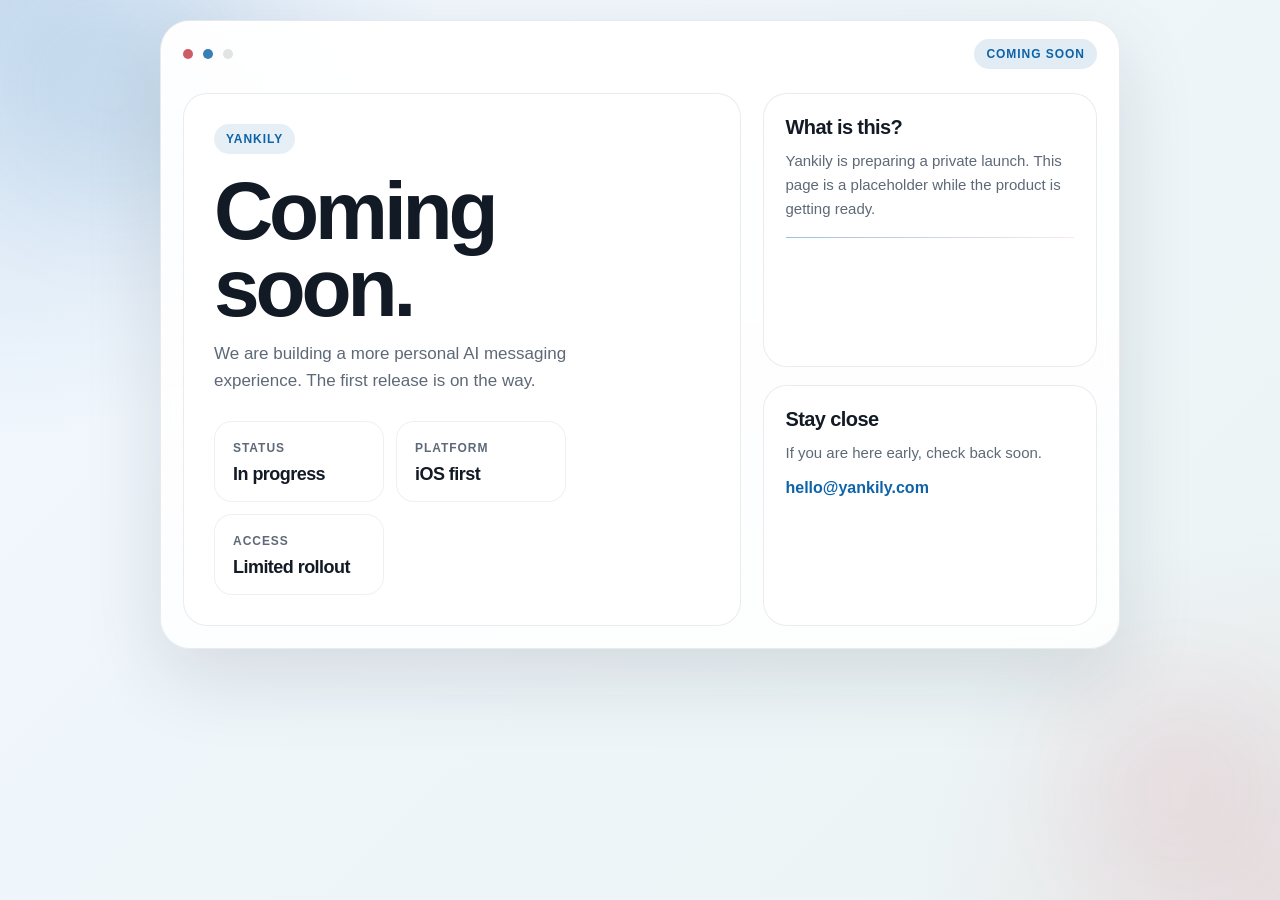
==== index.html @ ceaa860a "Update index.html" ====
<!doctype html>
<html lang="en">
<head>
  <meta charset="utf-8">
  <meta name="viewport" content="width=device-width, initial-scale=1">
  <title>Yankily</title>
  <style>
    :root {
      --bg-a: #f2f7ff;
      --bg-b: #ebf4f4;
      --surface: rgba(255, 255, 255, 0.88);
      --surface-soft: rgba(255, 255, 255, 0.56);
      --text: #121a25;
      --muted: #5e6978;
      --accent: #0d63a8;
      --accent-soft: rgba(13, 99, 168, 0.12);
      --danger: #bf2f3b;
      --border: rgba(0, 0, 0, 0.08);
      --shadow: rgba(14, 23, 38, 0.12);
    }

    * { box-sizing: border-box; }

    html, body {
      margin: 0;
      min-height: 100%;
    }

    body {
      font-family: "SF Pro Display", "SF Pro Text", -apple-system, BlinkMacSystemFont, "Segoe UI", sans-serif;
      color: var(--text);
      background:
        radial-gradient(circle at top left, rgba(13, 99, 168, 0.16), transparent 28%),
        radial-gradient(circle at bottom right, rgba(191, 47, 59, 0.10), transparent 24%),
        linear-gradient(135deg, var(--bg-a), var(--bg-b));
      display: grid;
      place-items: center;
      padding: 20px;
      overflow: hidden;
    }

    .orb {
      position: fixed;
      border-radius: 999px;
      filter: blur(60px);
      opacity: 0.45;
      pointer-events: none;
      z-index: 0;
    }

    .orb.one {
      width: 240px;
      height: 240px;
      top: -30px;
      left: -10px;
      background: rgba(13, 99, 168, 0.20);
    }

    .orb.two {
      width: 200px;
      height: 200px;
      right: 0;
      bottom: 10px;
      background: rgba(191, 47, 59, 0.14);
    }

    .shell {
      position: relative;
      z-index: 1;
      width: min(960px, 100%);
      border: 1px solid var(--border);
      border-radius: 30px;
      background: linear-gradient(180deg, rgba(255,255,255,0.97), rgba(255,255,255,0.85));
      box-shadow:
        0 28px 80px var(--shadow),
        inset 0 1px 0 rgba(255,255,255,0.75);
      backdrop-filter: blur(22px);
      overflow: hidden;
    }

    .topbar {
      display: flex;
      align-items: center;
      gap: 10px;
      padding: 18px 22px 0;
    }

    .dot {
      width: 10px;
      height: 10px;
      border-radius: 50%;
      background: rgba(18, 26, 37, 0.12);
    }

    .dot.blue { background: rgba(13, 99, 168, 0.82); }
    .dot.red { background: rgba(191, 47, 59, 0.78); }

    .status-pill {
      margin-left: auto;
      padding: 8px 12px;
      border-radius: 999px;
      background: var(--accent-soft);
      color: var(--accent);
      font-size: 12px;
      font-weight: 700;
      letter-spacing: 0.08em;
      text-transform: uppercase;
    }

    .content {
      display: grid;
      grid-template-columns: 1.25fr 0.75fr;
      gap: 22px;
      padding: 24px 22px 22px;
    }

    .hero,
    .card {
      border: 1px solid var(--border);
      border-radius: 24px;
      background: var(--surface);
    }

    .hero {
      padding: 30px;
    }

    .eyebrow {
      display: inline-flex;
      align-items: center;
      gap: 8px;
      padding: 8px 12px;
      border-radius: 999px;
      background: rgba(13, 99, 168, 0.10);
      color: var(--accent);
      font-size: 12px;
      font-weight: 700;
      letter-spacing: 0.08em;
      text-transform: uppercase;
    }

    h1 {
      margin: 18px 0 14px;
      max-width: 10ch;
      font-size: clamp(40px, 7vw, 82px);
      line-height: 0.94;
      letter-spacing: -0.05em;
    }

    .lead {
      max-width: 44ch;
      margin: 0;
      color: var(--muted);
      font-size: 17px;
      line-height: 1.6;
    }

    .stack {
      display: grid;
      gap: 18px;
    }

    .stats {
      display: flex;
      flex-wrap: wrap;
      gap: 12px;
      margin-top: 26px;
    }

    .stat {
      min-width: 170px;
      padding: 16px 18px;
      border-radius: 18px;
      background: var(--surface-soft);
      border: 1px solid rgba(0,0,0,0.06);
    }

    .stat-label {
      color: var(--muted);
      font-size: 12px;
      font-weight: 700;
      letter-spacing: 0.08em;
      text-transform: uppercase;
    }

    .stat-value {
      display: block;
      margin-top: 8px;
      font-size: 18px;
      font-weight: 700;
      letter-spacing: -0.03em;
    }

    .card {
      padding: 22px;
    }

    .card h2 {
      margin: 0 0 10px;
      font-size: 20px;
      letter-spacing: -0.03em;
    }

    .card p {
      margin: 0;
      color: var(--muted);
      font-size: 15px;
      line-height: 1.6;
    }

    .divider {
      margin: 16px 0 0;
      height: 1px;
      background: linear-gradient(90deg, rgba(13, 99, 168, 0.40), rgba(191, 47, 59, 0.10));
    }

    .mail {
      display: inline-block;
      margin-top: 14px;
      color: var(--accent);
      text-decoration: none;
      font-weight: 700;
    }

    @media (max-width: 860px) {
      .content {
        grid-template-columns: 1fr;
      }

      .hero,
      .card {
        padding: 22px;
      }
    }
  </style>
</head>
<body>
  <div class="orb one"></div>
  <div class="orb two"></div>

  <main class="shell">
    <div class="topbar">
      <span class="dot red"></span>
      <span class="dot blue"></span>
      <span class="dot"></span>
      <span class="status-pill">Coming Soon</span>
    </div>

    <section class="content">
      <article class="hero">
        <div class="eyebrow">Yankily</div>
        <h1>Coming soon.</h1>
        <p class="lead">
          We are building a more personal AI messaging experience.
          The first release is on the way.
        </p>

        <div class="stats">
          <div class="stat">
            <span class="stat-label">Status</span>
            <span class="stat-value">In progress</span>
          </div>
          <div class="stat">
            <span class="stat-label">Platform</span>
            <span class="stat-value">iOS first</span>
          </div>
          <div class="stat">
            <span class="stat-label">Access</span>
            <span class="stat-value">Limited rollout</span>
          </div>
        </div>
      </article>

      <div class="stack">
        <section class="card">
          <h2>What is this?</h2>
          <p>
            Yankily is preparing a private launch. This page is a placeholder while the product is getting ready.
          </p>
          <div class="divider"></div>
        </section>

        <section class="card">
          <h2>Stay close</h2>
          <p>
            If you are here early, check back soon.
          </p>
          <a class="mail" href="mailto:hello@yankily.com">hello@yankily.com</a>
        </section>
      </div>
    </section>
  </main>
</body>
</html>
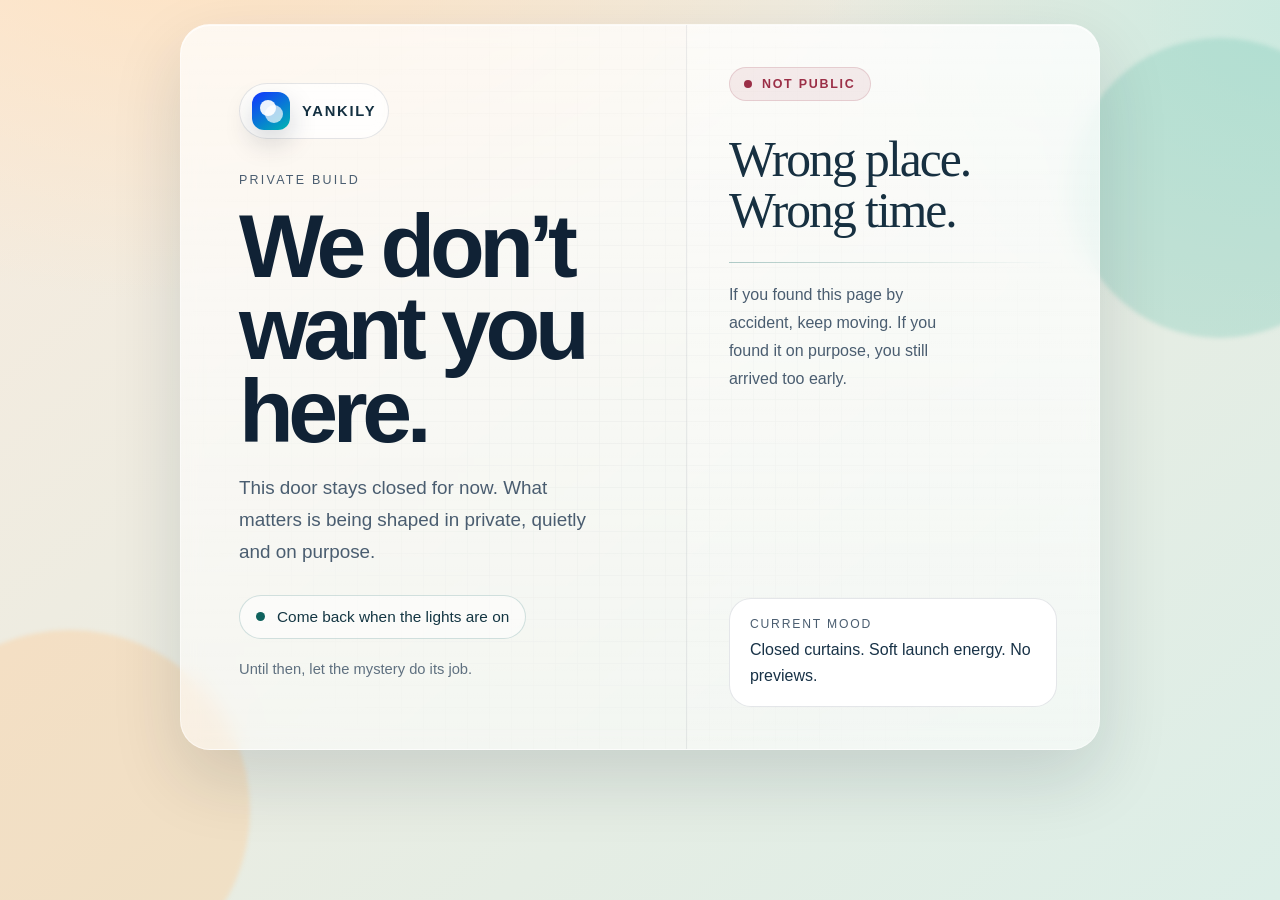
==== commit a03c3729: "Update index.html" ====
--- a/index.html
+++ b/index.html
@@ -6,288 +6,381 @@
   <title>Yankily</title>
   <style>
     :root {
-      --bg-a: #f2f7ff;
-      --bg-b: #ebf4f4;
-      --surface: rgba(255, 255, 255, 0.88);
-      --surface-soft: rgba(255, 255, 255, 0.56);
-      --text: #121a25;
-      --muted: #5e6978;
-      --accent: #0d63a8;
-      --accent-soft: rgba(13, 99, 168, 0.12);
-      --danger: #bf2f3b;
-      --border: rgba(0, 0, 0, 0.08);
-      --shadow: rgba(14, 23, 38, 0.12);
-    }
-
-    * { box-sizing: border-box; }
-
-    html, body {
+      --sand: #f7ebde;
+      --mist: #dceee7;
+      --paper: rgba(255, 255, 255, 0.82);
+      --paper-strong: rgba(255, 255, 255, 0.94);
+      --ink: #102235;
+      --muted: #4a5d70;
+      --teal: #0f625d;
+      --teal-soft: rgba(15, 98, 93, 0.14);
+      --wine: #9b2f47;
+      --line: rgba(16, 34, 53, 0.11);
+      --shadow: rgba(16, 34, 53, 0.14);
+    }
+
+    * {
+      box-sizing: border-box;
+    }
+
+    html,
+    body {
       margin: 0;
       min-height: 100%;
     }
 
     body {
-      font-family: "SF Pro Display", "SF Pro Text", -apple-system, BlinkMacSystemFont, "Segoe UI", sans-serif;
-      color: var(--text);
+      position: relative;
+      overflow: hidden;
+      font-family: "Avenir Next", "SF Pro Display", "Trebuchet MS", sans-serif;
+      color: var(--ink);
       background:
-        radial-gradient(circle at top left, rgba(13, 99, 168, 0.16), transparent 28%),
-        radial-gradient(circle at bottom right, rgba(191, 47, 59, 0.10), transparent 24%),
-        linear-gradient(135deg, var(--bg-a), var(--bg-b));
+        radial-gradient(1200px 700px at 16% -10%, #ffe2c1 0%, transparent 56%),
+        radial-gradient(920px 620px at 102% 2%, #cae9df 0%, transparent 52%),
+        linear-gradient(140deg, var(--sand), var(--mist));
       display: grid;
       place-items: center;
-      padding: 20px;
-      overflow: hidden;
-    }
-
-    .orb {
+      padding: 24px;
+    }
+
+    body::before,
+    body::after {
+      content: "";
       position: fixed;
       border-radius: 999px;
-      filter: blur(60px);
-      opacity: 0.45;
       pointer-events: none;
       z-index: 0;
-    }
-
-    .orb.one {
-      width: 240px;
-      height: 240px;
-      top: -30px;
-      left: -10px;
-      background: rgba(13, 99, 168, 0.20);
-    }
-
-    .orb.two {
-      width: 200px;
-      height: 200px;
-      right: 0;
-      bottom: 10px;
-      background: rgba(191, 47, 59, 0.14);
+      animation: drift 18s ease-in-out infinite alternate;
+    }
+
+    body::before {
+      width: 360px;
+      height: 360px;
+      left: -110px;
+      bottom: -90px;
+      background: rgba(255, 200, 142, 0.34);
+      filter: blur(2px);
+    }
+
+    body::after {
+      width: 300px;
+      height: 300px;
+      right: -90px;
+      top: 38px;
+      background: rgba(126, 202, 185, 0.34);
+      filter: blur(2px);
+      animation-delay: 1.6s;
     }
 
     .shell {
       position: relative;
       z-index: 1;
-      width: min(960px, 100%);
-      border: 1px solid var(--border);
+      width: min(920px, 100%);
       border-radius: 30px;
-      background: linear-gradient(180deg, rgba(255,255,255,0.97), rgba(255,255,255,0.85));
+      border: 1px solid rgba(255, 255, 255, 0.46);
+      background:
+        linear-gradient(180deg, rgba(255,255,255,0.72), rgba(255,255,255,0.52));
       box-shadow:
-        0 28px 80px var(--shadow),
-        inset 0 1px 0 rgba(255,255,255,0.75);
-      backdrop-filter: blur(22px);
+        0 28px 70px var(--shadow),
+        inset 0 1px 0 rgba(255, 255, 255, 0.75);
+      backdrop-filter: blur(10px);
       overflow: hidden;
     }
 
-    .topbar {
+    .grain {
+      position: absolute;
+      inset: 0;
+      opacity: 0.05;
+      background-image:
+        linear-gradient(rgba(16, 34, 53, 0.6) 1px, transparent 1px),
+        linear-gradient(90deg, rgba(16, 34, 53, 0.5) 1px, transparent 1px);
+      background-size: 22px 22px;
+      mask-image: radial-gradient(circle at center, black, transparent 88%);
+      pointer-events: none;
+    }
+
+    .panel {
+      display: grid;
+      grid-template-columns: 1.1fr 0.9fr;
+      gap: 0;
+      min-height: 640px;
+    }
+
+    .hero {
+      position: relative;
+      padding: clamp(34px, 5vw, 58px);
       display: flex;
+      flex-direction: column;
+      justify-content: space-between;
+    }
+
+    .brand {
+      display: inline-flex;
+      align-items: center;
+      gap: 12px;
+      align-self: flex-start;
+      padding: 8px 12px;
+      border-radius: 999px;
+      border: 1px solid var(--line);
+      background: rgba(255, 255, 255, 0.52);
+      backdrop-filter: blur(8px);
+    }
+
+    .brand-mark {
+      width: 38px;
+      height: 38px;
+      border-radius: 12px;
+      position: relative;
+      background: linear-gradient(145deg, #1234ff, #00b7b0);
+      box-shadow: 0 12px 28px rgba(16, 34, 53, 0.18);
+      overflow: hidden;
+    }
+
+    .brand-mark::before,
+    .brand-mark::after {
+      content: "";
+      position: absolute;
+      border-radius: 999px;
+      background: rgba(255, 255, 255, 0.92);
+    }
+
+    .brand-mark::before {
+      width: 16px;
+      height: 16px;
+      left: 8px;
+      top: 8px;
+    }
+
+    .brand-mark::after {
+      width: 18px;
+      height: 18px;
+      right: 7px;
+      bottom: 7px;
+      opacity: 0.75;
+    }
+
+    .brand-name {
+      font-size: 0.92rem;
+      font-weight: 800;
+      letter-spacing: 0.12em;
+      text-transform: uppercase;
+      color: #143041;
+    }
+
+    .copy {
+      margin-top: 34px;
+      max-width: 520px;
+    }
+
+    .eyebrow {
+      margin: 0 0 18px;
+      color: var(--muted);
+      font-size: 0.78rem;
+      letter-spacing: 0.18em;
+      text-transform: uppercase;
+    }
+
+    h1 {
+      margin: 0;
+      max-width: 9ch;
+      font-family: "Avenir Next", "SF Pro Display", sans-serif;
+      font-size: clamp(3rem, 8vw, 5.6rem);
+      line-height: 0.92;
+      letter-spacing: -0.06em;
+    }
+
+    .lead {
+      margin: 20px 0 0;
+      max-width: 34ch;
+      color: var(--muted);
+      font-size: clamp(1.02rem, 1.9vw, 1.18rem);
+      line-height: 1.7;
+    }
+
+    .status {
+      display: inline-flex;
+      align-items: center;
+      gap: 12px;
+      margin-top: 26px;
+      padding: 12px 16px;
+      border-radius: 999px;
+      border: 1px solid rgba(15, 98, 93, 0.18);
+      background: rgba(255, 255, 255, 0.52);
+      color: #143643;
+      font-size: 0.96rem;
+      width: fit-content;
+    }
+
+    .status-dot {
+      width: 9px;
+      height: 9px;
+      border-radius: 999px;
+      background: var(--teal);
+      box-shadow: 0 0 0 0 rgba(15, 98, 93, 0.45);
+      animation: pulse 2s ease-out infinite;
+    }
+
+    .footer-note {
+      margin-top: 22px;
+      color: rgba(74, 93, 112, 0.88);
+      font-size: 0.92rem;
+    }
+
+    .aside {
+      position: relative;
+      border-left: 1px solid rgba(16, 34, 53, 0.08);
+      background:
+        linear-gradient(180deg, rgba(255,255,255,0.26), rgba(255,255,255,0.08));
+      padding: clamp(30px, 4vw, 42px);
+      display: flex;
+      flex-direction: column;
+      justify-content: space-between;
+    }
+
+    .badge {
+      display: inline-flex;
       align-items: center;
       gap: 10px;
-      padding: 18px 22px 0;
-    }
-
-    .dot {
-      width: 10px;
-      height: 10px;
-      border-radius: 50%;
-      background: rgba(18, 26, 37, 0.12);
-    }
-
-    .dot.blue { background: rgba(13, 99, 168, 0.82); }
-    .dot.red { background: rgba(191, 47, 59, 0.78); }
-
-    .status-pill {
-      margin-left: auto;
-      padding: 8px 12px;
-      border-radius: 999px;
-      background: var(--accent-soft);
-      color: var(--accent);
-      font-size: 12px;
-      font-weight: 700;
-      letter-spacing: 0.08em;
+      padding: 9px 14px;
+      border-radius: 999px;
+      border: 1px solid rgba(155, 47, 71, 0.16);
+      background: rgba(155, 47, 71, 0.08);
+      color: var(--wine);
+      font-size: 0.78rem;
+      font-weight: 800;
+      letter-spacing: 0.14em;
       text-transform: uppercase;
-    }
-
-    .content {
-      display: grid;
-      grid-template-columns: 1.25fr 0.75fr;
-      gap: 22px;
-      padding: 24px 22px 22px;
-    }
-
-    .hero,
-    .card {
-      border: 1px solid var(--border);
-      border-radius: 24px;
-      background: var(--surface);
-    }
-
-    .hero {
-      padding: 30px;
-    }
-
-    .eyebrow {
-      display: inline-flex;
-      align-items: center;
-      gap: 8px;
-      padding: 8px 12px;
-      border-radius: 999px;
-      background: rgba(13, 99, 168, 0.10);
-      color: var(--accent);
-      font-size: 12px;
-      font-weight: 700;
-      letter-spacing: 0.08em;
-      text-transform: uppercase;
-    }
-
-    h1 {
-      margin: 18px 0 14px;
-      max-width: 10ch;
-      font-size: clamp(40px, 7vw, 82px);
-      line-height: 0.94;
-      letter-spacing: -0.05em;
-    }
-
-    .lead {
-      max-width: 44ch;
+      width: fit-content;
+    }
+
+    .badge::before {
+      content: "";
+      width: 8px;
+      height: 8px;
+      border-radius: 999px;
+      background: currentColor;
+    }
+
+    .quote {
+      margin: 34px 0 0;
+      max-width: 14ch;
+      font-family: "Iowan Old Style", "Georgia", serif;
+      font-size: clamp(2rem, 4vw, 3.1rem);
+      line-height: 1.02;
+      letter-spacing: -0.04em;
+      color: #173041;
+    }
+
+    .line {
+      width: 100%;
+      height: 1px;
+      margin: 26px 0 18px;
+      background: linear-gradient(90deg, rgba(15, 98, 93, 0.32), rgba(15, 98, 93, 0));
+    }
+
+    .aside-copy {
+      max-width: 26ch;
       margin: 0;
       color: var(--muted);
-      font-size: 17px;
+      font-size: 1rem;
+      line-height: 1.75;
+    }
+
+    .stamp {
+      margin-top: 26px;
+      padding: 18px 20px;
+      border-radius: 22px;
+      background: var(--paper-strong);
+      border: 1px solid var(--line);
+      box-shadow: inset 0 1px 0 rgba(255,255,255,0.75);
+    }
+
+    .stamp-label {
+      margin: 0 0 6px;
+      color: var(--muted);
+      font-size: 0.76rem;
+      letter-spacing: 0.15em;
+      text-transform: uppercase;
+    }
+
+    .stamp-copy {
+      margin: 0;
+      font-size: 1rem;
       line-height: 1.6;
-    }
-
-    .stack {
-      display: grid;
-      gap: 18px;
-    }
-
-    .stats {
-      display: flex;
-      flex-wrap: wrap;
-      gap: 12px;
-      margin-top: 26px;
-    }
-
-    .stat {
-      min-width: 170px;
-      padding: 16px 18px;
-      border-radius: 18px;
-      background: var(--surface-soft);
-      border: 1px solid rgba(0,0,0,0.06);
-    }
-
-    .stat-label {
-      color: var(--muted);
-      font-size: 12px;
-      font-weight: 700;
-      letter-spacing: 0.08em;
-      text-transform: uppercase;
-    }
-
-    .stat-value {
-      display: block;
-      margin-top: 8px;
-      font-size: 18px;
-      font-weight: 700;
-      letter-spacing: -0.03em;
-    }
-
-    .card {
-      padding: 22px;
-    }
-
-    .card h2 {
-      margin: 0 0 10px;
-      font-size: 20px;
-      letter-spacing: -0.03em;
-    }
-
-    .card p {
-      margin: 0;
-      color: var(--muted);
-      font-size: 15px;
-      line-height: 1.6;
-    }
-
-    .divider {
-      margin: 16px 0 0;
-      height: 1px;
-      background: linear-gradient(90deg, rgba(13, 99, 168, 0.40), rgba(191, 47, 59, 0.10));
-    }
-
-    .mail {
-      display: inline-block;
-      margin-top: 14px;
-      color: var(--accent);
-      text-decoration: none;
-      font-weight: 700;
+      color: #183247;
     }
 
     @media (max-width: 860px) {
-      .content {
+      .panel {
         grid-template-columns: 1fr;
       }
 
-      .hero,
-      .card {
-        padding: 22px;
+      .aside {
+        border-left: 0;
+        border-top: 1px solid rgba(16, 34, 53, 0.08);
       }
+
+      .quote {
+        max-width: none;
+      }
+    }
+
+    @keyframes pulse {
+      0% { box-shadow: 0 0 0 0 rgba(15, 98, 93, 0.45); }
+      70% { box-shadow: 0 0 0 12px rgba(15, 98, 93, 0); }
+      100% { box-shadow: 0 0 0 0 rgba(15, 98, 93, 0); }
+    }
+
+    @keyframes drift {
+      from { transform: translate3d(0, 0, 0); }
+      to { transform: translate3d(14px, -10px, 0); }
     }
   </style>
 </head>
 <body>
-  <div class="orb one"></div>
-  <div class="orb two"></div>
-
   <main class="shell">
-    <div class="topbar">
-      <span class="dot red"></span>
-      <span class="dot blue"></span>
-      <span class="dot"></span>
-      <span class="status-pill">Coming Soon</span>
-    </div>
-
-    <section class="content">
-      <article class="hero">
-        <div class="eyebrow">Yankily</div>
-        <h1>Coming soon.</h1>
-        <p class="lead">
-          We are building a more personal AI messaging experience.
-          The first release is on the way.
-        </p>
-
-        <div class="stats">
-          <div class="stat">
-            <span class="stat-label">Status</span>
-            <span class="stat-value">In progress</span>
+    <div class="grain"></div>
+    <section class="panel">
+      <section class="hero">
+        <div>
+          <div class="brand">
+            <div class="brand-mark" aria-hidden="true"></div>
+            <span class="brand-name">Yankily</span>
           </div>
-          <div class="stat">
-            <span class="stat-label">Platform</span>
-            <span class="stat-value">iOS first</span>
-          </div>
-          <div class="stat">
-            <span class="stat-label">Access</span>
-            <span class="stat-value">Limited rollout</span>
+
+          <div class="copy">
+            <p class="eyebrow">Private build</p>
+            <h1>We don’t want you here.</h1>
+            <p class="lead">
+              This door stays closed for now. What matters is being shaped in private,
+              quietly and on purpose.
+            </p>
+            <div class="status" aria-live="polite">
+              <span class="status-dot" aria-hidden="true"></span>
+              Come back when the lights are on
+            </div>
           </div>
         </div>
-      </article>
-
-      <div class="stack">
-        <section class="card">
-          <h2>What is this?</h2>
-          <p>
-            Yankily is preparing a private launch. This page is a placeholder while the product is getting ready.
+
+        <p class="footer-note">Until then, let the mystery do its job.</p>
+      </section>
+
+      <aside class="aside">
+        <div>
+          <div class="badge">Not public</div>
+          <p class="quote">Wrong place. Wrong time.</p>
+          <div class="line"></div>
+          <p class="aside-copy">
+            If you found this page by accident, keep moving.
+            If you found it on purpose, you still arrived too early.
           </p>
-          <div class="divider"></div>
-        </section>
-
-        <section class="card">
-          <h2>Stay close</h2>
-          <p>
-            If you are here early, check back soon.
-          </p>
-          <a class="mail" href="mailto:hello@yankily.com">hello@yankily.com</a>
-        </section>
-      </div>
+        </div>
+
+        <div class="stamp">
+          <p class="stamp-label">Current mood</p>
+          <p class="stamp-copy">Closed curtains. Soft launch energy. No previews.</p>
+        </div>
+      </aside>
     </section>
   </main>
 </body>
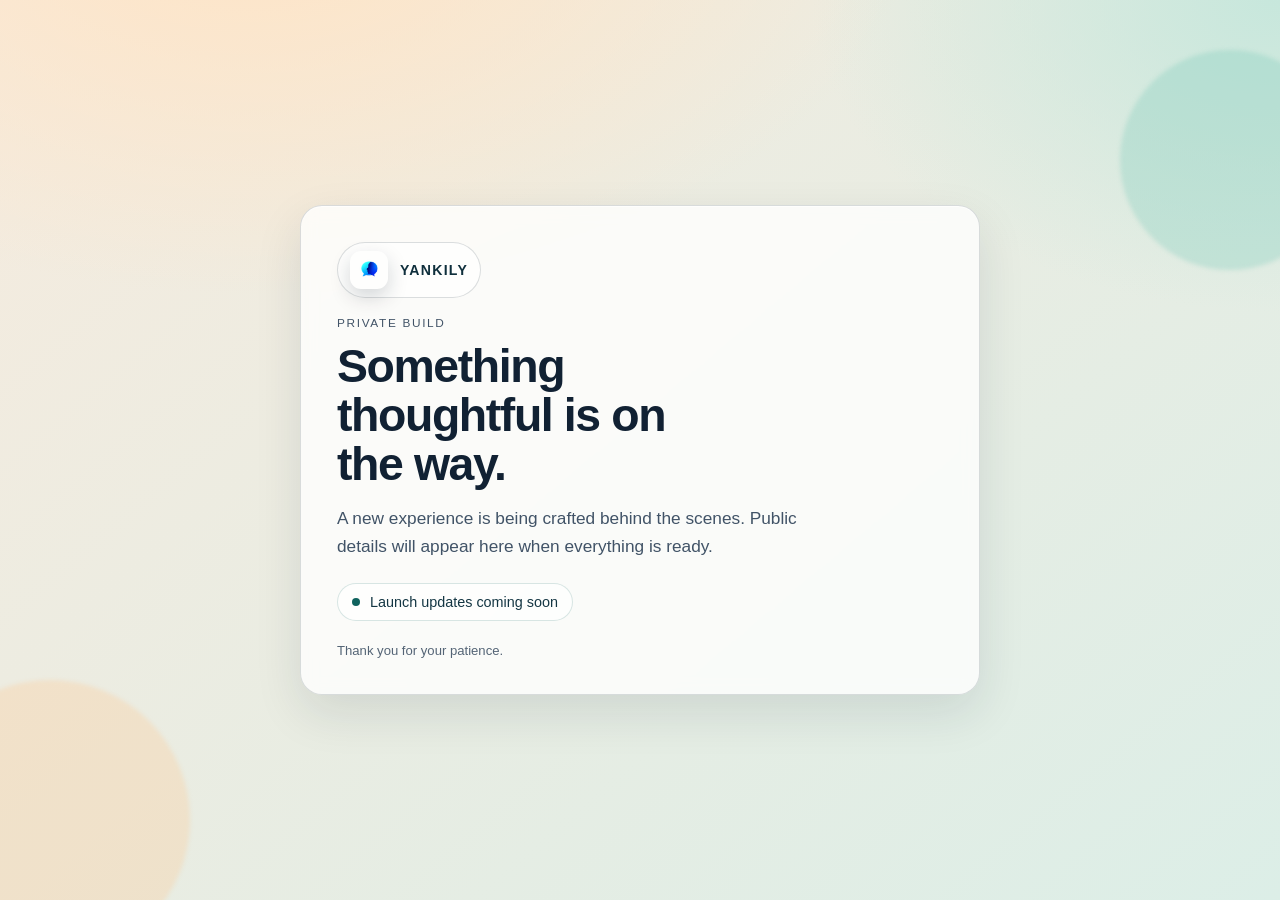
==== commit 53d1aef9: "Update index.html" ====
--- a/index.html
+++ b/index.html
@@ -3,43 +3,35 @@
 <head>
   <meta charset="utf-8">
   <meta name="viewport" content="width=device-width, initial-scale=1">
-  <title>Yankily</title>
+  <title>Coming Soon</title>
   <style>
     :root {
-      --sand: #f7ebde;
-      --mist: #dceee7;
-      --paper: rgba(255, 255, 255, 0.82);
-      --paper-strong: rgba(255, 255, 255, 0.94);
-      --ink: #102235;
-      --muted: #4a5d70;
-      --teal: #0f625d;
-      --teal-soft: rgba(15, 98, 93, 0.14);
-      --wine: #9b2f47;
-      --line: rgba(16, 34, 53, 0.11);
-      --shadow: rgba(16, 34, 53, 0.14);
+      --bg-warm: #f6ebde;
+      --bg-cool: #dceee7;
+      --ink: #112133;
+      --muted: #415367;
+      --panel: rgba(255, 255, 255, 0.78);
+      --panel-border: rgba(17, 33, 51, 0.15);
+      --accent: #0f625d;
+      --accent-soft: rgba(15, 98, 93, 0.16);
     }
 
     * {
       box-sizing: border-box;
     }
 
-    html,
     body {
       margin: 0;
-      min-height: 100%;
-    }
-
-    body {
-      position: relative;
-      overflow: hidden;
-      font-family: "Avenir Next", "SF Pro Display", "Trebuchet MS", sans-serif;
+      min-height: 100vh;
+      font-family: "Avenir Next", "Trebuchet MS", "Gill Sans", sans-serif;
       color: var(--ink);
       background:
-        radial-gradient(1200px 700px at 16% -10%, #ffe2c1 0%, transparent 56%),
-        radial-gradient(920px 620px at 102% 2%, #cae9df 0%, transparent 52%),
-        linear-gradient(140deg, var(--sand), var(--mist));
+        radial-gradient(1200px 700px at 20% -10%, #ffe4c5 0%, transparent 55%),
+        radial-gradient(900px 600px at 100% 0%, #c7e7dc 0%, transparent 52%),
+        linear-gradient(140deg, var(--bg-warm), var(--bg-cool));
       display: grid;
       place-items: center;
+      overflow: hidden;
       padding: 24px;
     }
 
@@ -48,340 +40,163 @@
       content: "";
       position: fixed;
       border-radius: 999px;
+      filter: blur(2px);
       pointer-events: none;
-      z-index: 0;
-      animation: drift 18s ease-in-out infinite alternate;
+      animation: drift 16s ease-in-out infinite alternate;
     }
 
     body::before {
-      width: 360px;
-      height: 360px;
-      left: -110px;
-      bottom: -90px;
-      background: rgba(255, 200, 142, 0.34);
-      filter: blur(2px);
+      width: 280px;
+      height: 280px;
+      left: -90px;
+      bottom: -60px;
+      background: rgba(255, 199, 140, 0.28);
     }
 
     body::after {
-      width: 300px;
-      height: 300px;
-      right: -90px;
-      top: 38px;
-      background: rgba(126, 202, 185, 0.34);
-      filter: blur(2px);
-      animation-delay: 1.6s;
-    }
-
-    .shell {
-      position: relative;
-      z-index: 1;
-      width: min(920px, 100%);
-      border-radius: 30px;
-      border: 1px solid rgba(255, 255, 255, 0.46);
-      background:
-        linear-gradient(180deg, rgba(255,255,255,0.72), rgba(255,255,255,0.52));
+      width: 220px;
+      height: 220px;
+      right: -60px;
+      top: 50px;
+      background: rgba(123, 201, 184, 0.30);
+      animation-delay: 1.5s;
+    }
+
+    .card {
+      width: min(680px, 100%);
+      background: var(--panel);
+      border: 1px solid var(--panel-border);
+      border-radius: 22px;
+      padding: clamp(24px, 3.4vw, 36px);
+      backdrop-filter: blur(8px);
       box-shadow:
-        0 28px 70px var(--shadow),
-        inset 0 1px 0 rgba(255, 255, 255, 0.75);
-      backdrop-filter: blur(10px);
-      overflow: hidden;
-    }
-
-    .grain {
-      position: absolute;
-      inset: 0;
-      opacity: 0.05;
-      background-image:
-        linear-gradient(rgba(16, 34, 53, 0.6) 1px, transparent 1px),
-        linear-gradient(90deg, rgba(16, 34, 53, 0.5) 1px, transparent 1px);
-      background-size: 22px 22px;
-      mask-image: radial-gradient(circle at center, black, transparent 88%);
-      pointer-events: none;
-    }
-
-    .panel {
-      display: grid;
-      grid-template-columns: 1.1fr 0.9fr;
-      gap: 0;
-      min-height: 640px;
-    }
-
-    .hero {
-      position: relative;
-      padding: clamp(34px, 5vw, 58px);
-      display: flex;
-      flex-direction: column;
-      justify-content: space-between;
+        0 18px 48px rgba(17, 33, 51, 0.11),
+        inset 0 1px 0 rgba(255, 255, 255, 0.7);
+      animation: rise 700ms ease-out both;
+    }
+
+    .eyebrow {
+      margin: 0 0 12px;
+      font-size: 0.74rem;
+      letter-spacing: 0.14em;
+      text-transform: uppercase;
+      color: var(--muted);
     }
 
     .brand {
       display: inline-flex;
       align-items: center;
       gap: 12px;
-      align-self: flex-start;
+      margin: 0 0 18px;
       padding: 8px 12px;
       border-radius: 999px;
-      border: 1px solid var(--line);
-      background: rgba(255, 255, 255, 0.52);
-      backdrop-filter: blur(8px);
-    }
-
-    .brand-mark {
+      border: 1px solid var(--panel-border);
+      background: rgba(255, 255, 255, 0.65);
+    }
+
+    .brand-icon {
       width: 38px;
       height: 38px;
-      border-radius: 12px;
-      position: relative;
-      background: linear-gradient(145deg, #1234ff, #00b7b0);
-      box-shadow: 0 12px 28px rgba(16, 34, 53, 0.18);
-      overflow: hidden;
-    }
-
-    .brand-mark::before,
-    .brand-mark::after {
-      content: "";
-      position: absolute;
-      border-radius: 999px;
-      background: rgba(255, 255, 255, 0.92);
-    }
-
-    .brand-mark::before {
-      width: 16px;
-      height: 16px;
-      left: 8px;
-      top: 8px;
-    }
-
-    .brand-mark::after {
-      width: 18px;
-      height: 18px;
-      right: 7px;
-      bottom: 7px;
-      opacity: 0.75;
+      border-radius: 11px;
+      object-fit: cover;
+      box-shadow: 0 8px 20px rgba(17, 33, 51, 0.18);
     }
 
     .brand-name {
-      font-size: 0.92rem;
-      font-weight: 800;
-      letter-spacing: 0.12em;
+      font-size: 0.88rem;
+      font-weight: 700;
+      letter-spacing: 0.09em;
       text-transform: uppercase;
-      color: #143041;
-    }
-
-    .copy {
-      margin-top: 34px;
-      max-width: 520px;
-    }
-
-    .eyebrow {
-      margin: 0 0 18px;
-      color: var(--muted);
-      font-size: 0.78rem;
-      letter-spacing: 0.18em;
-      text-transform: uppercase;
+      color: #0f2f3c;
     }
 
     h1 {
       margin: 0;
-      max-width: 9ch;
-      font-family: "Avenir Next", "SF Pro Display", sans-serif;
-      font-size: clamp(3rem, 8vw, 5.6rem);
-      line-height: 0.92;
-      letter-spacing: -0.06em;
-    }
-
-    .lead {
-      margin: 20px 0 0;
-      max-width: 34ch;
+      line-height: 1.06;
+      font-size: clamp(1.8rem, 4.2vw, 2.9rem);
+      letter-spacing: -0.03em;
+      max-width: 15ch;
+    }
+
+    .copy {
+      margin: 16px 0 22px;
       color: var(--muted);
-      font-size: clamp(1.02rem, 1.9vw, 1.18rem);
-      line-height: 1.7;
+      font-size: clamp(0.98rem, 1.45vw, 1.08rem);
+      line-height: 1.62;
+      max-width: 50ch;
     }
 
     .status {
       display: inline-flex;
       align-items: center;
-      gap: 12px;
-      margin-top: 26px;
-      padding: 12px 16px;
-      border-radius: 999px;
-      border: 1px solid rgba(15, 98, 93, 0.18);
-      background: rgba(255, 255, 255, 0.52);
+      gap: 10px;
+      padding: 10px 14px;
+      border-radius: 999px;
+      border: 1px solid var(--accent-soft);
+      background: rgba(255, 255, 255, 0.62);
       color: #143643;
-      font-size: 0.96rem;
-      width: fit-content;
-    }
-
-    .status-dot {
-      width: 9px;
-      height: 9px;
-      border-radius: 999px;
-      background: var(--teal);
+      font-size: 0.9rem;
+    }
+
+    .dot {
+      width: 8px;
+      height: 8px;
+      border-radius: 999px;
+      background: var(--accent);
       box-shadow: 0 0 0 0 rgba(15, 98, 93, 0.45);
       animation: pulse 2s ease-out infinite;
     }
 
-    .footer-note {
-      margin-top: 22px;
-      color: rgba(74, 93, 112, 0.88);
-      font-size: 0.92rem;
-    }
-
-    .aside {
-      position: relative;
-      border-left: 1px solid rgba(16, 34, 53, 0.08);
-      background:
-        linear-gradient(180deg, rgba(255,255,255,0.26), rgba(255,255,255,0.08));
-      padding: clamp(30px, 4vw, 42px);
-      display: flex;
-      flex-direction: column;
-      justify-content: space-between;
-    }
-
-    .badge {
-      display: inline-flex;
-      align-items: center;
-      gap: 10px;
-      padding: 9px 14px;
-      border-radius: 999px;
-      border: 1px solid rgba(155, 47, 71, 0.16);
-      background: rgba(155, 47, 71, 0.08);
-      color: var(--wine);
-      font-size: 0.78rem;
-      font-weight: 800;
-      letter-spacing: 0.14em;
-      text-transform: uppercase;
-      width: fit-content;
-    }
-
-    .badge::before {
-      content: "";
-      width: 8px;
-      height: 8px;
-      border-radius: 999px;
-      background: currentColor;
-    }
-
-    .quote {
-      margin: 34px 0 0;
-      max-width: 14ch;
-      font-family: "Iowan Old Style", "Georgia", serif;
-      font-size: clamp(2rem, 4vw, 3.1rem);
-      line-height: 1.02;
-      letter-spacing: -0.04em;
-      color: #173041;
-    }
-
-    .line {
-      width: 100%;
-      height: 1px;
-      margin: 26px 0 18px;
-      background: linear-gradient(90deg, rgba(15, 98, 93, 0.32), rgba(15, 98, 93, 0));
-    }
-
-    .aside-copy {
-      max-width: 26ch;
-      margin: 0;
+    .footnote {
+      margin: 22px 0 0;
       color: var(--muted);
-      font-size: 1rem;
-      line-height: 1.75;
-    }
-
-    .stamp {
-      margin-top: 26px;
-      padding: 18px 20px;
-      border-radius: 22px;
-      background: var(--paper-strong);
-      border: 1px solid var(--line);
-      box-shadow: inset 0 1px 0 rgba(255,255,255,0.75);
-    }
-
-    .stamp-label {
-      margin: 0 0 6px;
-      color: var(--muted);
-      font-size: 0.76rem;
-      letter-spacing: 0.15em;
-      text-transform: uppercase;
-    }
-
-    .stamp-copy {
-      margin: 0;
-      font-size: 1rem;
-      line-height: 1.6;
-      color: #183247;
-    }
-
-    @media (max-width: 860px) {
-      .panel {
-        grid-template-columns: 1fr;
-      }
-
-      .aside {
-        border-left: 0;
-        border-top: 1px solid rgba(16, 34, 53, 0.08);
-      }
-
-      .quote {
-        max-width: none;
-      }
+      font-size: 0.82rem;
+      opacity: 0.9;
     }
 
     @keyframes pulse {
       0% { box-shadow: 0 0 0 0 rgba(15, 98, 93, 0.45); }
-      70% { box-shadow: 0 0 0 12px rgba(15, 98, 93, 0); }
+      70% { box-shadow: 0 0 0 10px rgba(15, 98, 93, 0); }
       100% { box-shadow: 0 0 0 0 rgba(15, 98, 93, 0); }
+    }
+
+    @keyframes rise {
+      from {
+        opacity: 0;
+        transform: translateY(16px) scale(0.985);
+      }
+      to {
+        opacity: 1;
+        transform: translateY(0) scale(1);
+      }
     }
 
     @keyframes drift {
       from { transform: translate3d(0, 0, 0); }
-      to { transform: translate3d(14px, -10px, 0); }
+      to { transform: translate3d(12px, -10px, 0); }
     }
   </style>
 </head>
 <body>
-  <main class="shell">
-    <div class="grain"></div>
-    <section class="panel">
-      <section class="hero">
-        <div>
-          <div class="brand">
-            <div class="brand-mark" aria-hidden="true"></div>
-            <span class="brand-name">Yankily</span>
-          </div>
-
-          <div class="copy">
-            <p class="eyebrow">Private build</p>
-            <h1>We don’t want you here.</h1>
-            <p class="lead">
-              This door stays closed for now. What matters is being shaped in private,
-              quietly and on purpose.
-            </p>
-            <div class="status" aria-live="polite">
-              <span class="status-dot" aria-hidden="true"></span>
-              Come back when the lights are on
-            </div>
-          </div>
-        </div>
-
-        <p class="footer-note">Until then, let the mystery do its job.</p>
-      </section>
-
-      <aside class="aside">
-        <div>
-          <div class="badge">Not public</div>
-          <p class="quote">Wrong place. Wrong time.</p>
-          <div class="line"></div>
-          <p class="aside-copy">
-            If you found this page by accident, keep moving.
-            If you found it on purpose, you still arrived too early.
-          </p>
-        </div>
-
-        <div class="stamp">
-          <p class="stamp-label">Current mood</p>
-          <p class="stamp-copy">Closed curtains. Soft launch energy. No previews.</p>
-        </div>
-      </aside>
-    </section>
+  <main class="card">
+    <div class="brand">
+      <img class="brand-icon" src="./AppIcon-1024.png" alt="Yankily app icon">
+      <span class="brand-name">Yankily</span>
+    </div>
+
+    <p class="eyebrow">Private Build</p>
+    <h1>Something thoughtful is on the way.</h1>
+    <p class="copy">
+      A new experience is being crafted behind the scenes.
+      Public details will appear here when everything is ready.
+    </p>
+
+    <div class="status" aria-live="polite">
+      <span class="dot" aria-hidden="true"></span>
+      Launch updates coming soon
+    </div>
+
+    <p class="footnote">Thank you for your patience.</p>
   </main>
 </body>
 </html>
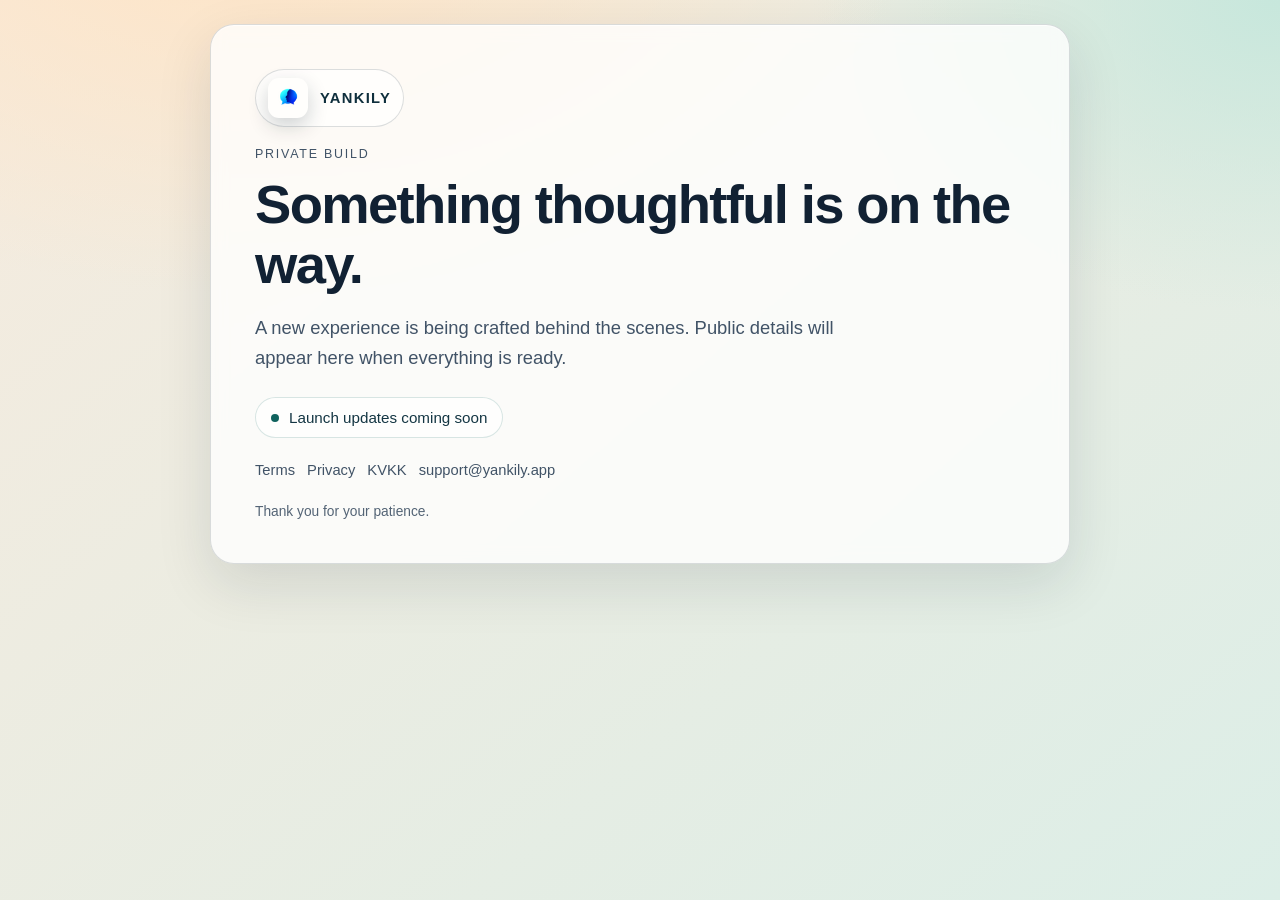
==== commit 750f2c20: "Add legal pages (terms, privacy, KVKK) with final Turkish text - Add site.css shared stylesheet (bub" ====
--- a/index.html
+++ b/index.html
@@ -4,199 +4,37 @@
   <meta charset="utf-8">
   <meta name="viewport" content="width=device-width, initial-scale=1">
   <title>Coming Soon</title>
-  <style>
-    :root {
-      --bg-warm: #f6ebde;
-      --bg-cool: #dceee7;
-      --ink: #112133;
-      --muted: #415367;
-      --panel: rgba(255, 255, 255, 0.78);
-      --panel-border: rgba(17, 33, 51, 0.15);
-      --accent: #0f625d;
-      --accent-soft: rgba(15, 98, 93, 0.16);
-    }
-
-    * {
-      box-sizing: border-box;
-    }
-
-    body {
-      margin: 0;
-      min-height: 100vh;
-      font-family: "Avenir Next", "Trebuchet MS", "Gill Sans", sans-serif;
-      color: var(--ink);
-      background:
-        radial-gradient(1200px 700px at 20% -10%, #ffe4c5 0%, transparent 55%),
-        radial-gradient(900px 600px at 100% 0%, #c7e7dc 0%, transparent 52%),
-        linear-gradient(140deg, var(--bg-warm), var(--bg-cool));
-      display: grid;
-      place-items: center;
-      overflow: hidden;
-      padding: 24px;
-    }
-
-    body::before,
-    body::after {
-      content: "";
-      position: fixed;
-      border-radius: 999px;
-      filter: blur(2px);
-      pointer-events: none;
-      animation: drift 16s ease-in-out infinite alternate;
-    }
-
-    body::before {
-      width: 280px;
-      height: 280px;
-      left: -90px;
-      bottom: -60px;
-      background: rgba(255, 199, 140, 0.28);
-    }
-
-    body::after {
-      width: 220px;
-      height: 220px;
-      right: -60px;
-      top: 50px;
-      background: rgba(123, 201, 184, 0.30);
-      animation-delay: 1.5s;
-    }
-
-    .card {
-      width: min(680px, 100%);
-      background: var(--panel);
-      border: 1px solid var(--panel-border);
-      border-radius: 22px;
-      padding: clamp(24px, 3.4vw, 36px);
-      backdrop-filter: blur(8px);
-      box-shadow:
-        0 18px 48px rgba(17, 33, 51, 0.11),
-        inset 0 1px 0 rgba(255, 255, 255, 0.7);
-      animation: rise 700ms ease-out both;
-    }
-
-    .eyebrow {
-      margin: 0 0 12px;
-      font-size: 0.74rem;
-      letter-spacing: 0.14em;
-      text-transform: uppercase;
-      color: var(--muted);
-    }
-
-    .brand {
-      display: inline-flex;
-      align-items: center;
-      gap: 12px;
-      margin: 0 0 18px;
-      padding: 8px 12px;
-      border-radius: 999px;
-      border: 1px solid var(--panel-border);
-      background: rgba(255, 255, 255, 0.65);
-    }
-
-    .brand-icon {
-      width: 38px;
-      height: 38px;
-      border-radius: 11px;
-      object-fit: cover;
-      box-shadow: 0 8px 20px rgba(17, 33, 51, 0.18);
-    }
-
-    .brand-name {
-      font-size: 0.88rem;
-      font-weight: 700;
-      letter-spacing: 0.09em;
-      text-transform: uppercase;
-      color: #0f2f3c;
-    }
-
-    h1 {
-      margin: 0;
-      line-height: 1.06;
-      font-size: clamp(1.8rem, 4.2vw, 2.9rem);
-      letter-spacing: -0.03em;
-      max-width: 15ch;
-    }
-
-    .copy {
-      margin: 16px 0 22px;
-      color: var(--muted);
-      font-size: clamp(0.98rem, 1.45vw, 1.08rem);
-      line-height: 1.62;
-      max-width: 50ch;
-    }
-
-    .status {
-      display: inline-flex;
-      align-items: center;
-      gap: 10px;
-      padding: 10px 14px;
-      border-radius: 999px;
-      border: 1px solid var(--accent-soft);
-      background: rgba(255, 255, 255, 0.62);
-      color: #143643;
-      font-size: 0.9rem;
-    }
-
-    .dot {
-      width: 8px;
-      height: 8px;
-      border-radius: 999px;
-      background: var(--accent);
-      box-shadow: 0 0 0 0 rgba(15, 98, 93, 0.45);
-      animation: pulse 2s ease-out infinite;
-    }
-
-    .footnote {
-      margin: 22px 0 0;
-      color: var(--muted);
-      font-size: 0.82rem;
-      opacity: 0.9;
-    }
-
-    @keyframes pulse {
-      0% { box-shadow: 0 0 0 0 rgba(15, 98, 93, 0.45); }
-      70% { box-shadow: 0 0 0 10px rgba(15, 98, 93, 0); }
-      100% { box-shadow: 0 0 0 0 rgba(15, 98, 93, 0); }
-    }
-
-    @keyframes rise {
-      from {
-        opacity: 0;
-        transform: translateY(16px) scale(0.985);
-      }
-      to {
-        opacity: 1;
-        transform: translateY(0) scale(1);
-      }
-    }
-
-    @keyframes drift {
-      from { transform: translate3d(0, 0, 0); }
-      to { transform: translate3d(12px, -10px, 0); }
-    }
-  </style>
+  <link rel="stylesheet" href="site.css">
 </head>
 <body>
-  <main class="card">
-    <div class="brand">
-      <img class="brand-icon" src="./AppIcon-1024.png" alt="Yankily app icon">
-      <span class="brand-name">Yankily</span>
-    </div>
-
-    <p class="eyebrow">Private Build</p>
-    <h1>Something thoughtful is on the way.</h1>
-    <p class="copy">
-      A new experience is being crafted behind the scenes.
-      Public details will appear here when everything is ready.
-    </p>
-
-    <div class="status" aria-live="polite">
-      <span class="dot" aria-hidden="true"></span>
-      Launch updates coming soon
-    </div>
-
-    <p class="footnote">Thank you for your patience.</p>
+  <main class="shell">
+    <section class="card">
+      <a class="brand" href="./">
+        <img
+          class="brand-icon"
+          src="AppIcon-1024.png"
+          alt="Yankily app icon"
+        >
+        <span class="brand-name">Yankily</span>
+      </a>
+      <p class="eyebrow">Private Build</p>
+      <h1>Something thoughtful is on the way.</h1>
+      <p class="hero-copy">
+        A new experience is being crafted behind the scenes.
+        Public details will appear here when everything is ready.
+      </p>
+      <div class="status" aria-live="polite">
+        <span class="dot" aria-hidden="true"></span>
+        Launch updates coming soon
+      </div>
+      <div class="footer-links">
+        <a href="terms/">Terms</a>
+        <a href="privacy/">Privacy</a>
+        <a href="kvkk/">KVKK</a>
+        <a href="mailto:support@yankily.app">support@yankily.app</a>
+      </div>
+      <p class="footnote">Thank you for your patience.</p>
+    </section>
   </main>
 </body>
 </html>
--- a/site.css
+++ b/site.css
@@ -0,0 +1,276 @@
+:root {
+  --bg-warm: #f6ebde;
+  --bg-cool: #dceee7;
+  --ink: #112133;
+  --muted: #415367;
+  --panel: rgba(255, 255, 255, 0.78);
+  --panel-border: rgba(17, 33, 51, 0.15);
+  --accent: #0f625d;
+  --accent-soft: rgba(15, 98, 93, 0.16);
+  --link: #0f625d;
+  --surface: rgba(255, 255, 255, 0.65);
+}
+
+* {
+  box-sizing: border-box;
+}
+
+html {
+  scroll-behavior: smooth;
+}
+
+body {
+  margin: 0;
+  min-height: 100vh;
+  font-family: "Avenir Next", "Trebuchet MS", "Gill Sans", sans-serif;
+  color: var(--ink);
+  background:
+    radial-gradient(1200px 700px at 20% -10%, #ffe4c5 0%, transparent 55%),
+    radial-gradient(900px 600px at 100% 0%, #c7e7dc 0%, transparent 52%),
+    linear-gradient(140deg, var(--bg-warm), var(--bg-cool));
+  overflow-x: hidden;
+  padding: 24px;
+}
+
+a {
+  color: var(--link);
+}
+
+.shell {
+  width: min(860px, 100%);
+  margin: 0 auto;
+}
+
+.card {
+  background: var(--panel);
+  border: 1px solid var(--panel-border);
+  border-radius: 24px;
+  padding: clamp(28px, 4vw, 44px);
+  backdrop-filter: blur(8px);
+  box-shadow:
+    0 20px 55px rgba(17, 33, 51, 0.12),
+    inset 0 1px 0 rgba(255, 255, 255, 0.7);
+  animation: rise 700ms ease-out both;
+}
+
+.card.centered {
+  min-height: calc(100vh - 48px);
+  display: grid;
+  place-items: center;
+}
+
+.brand {
+  display: inline-flex;
+  align-items: center;
+  gap: 12px;
+  margin: 0 0 20px;
+  padding: 8px 12px;
+  border-radius: 999px;
+  border: 1px solid var(--panel-border);
+  background: var(--surface);
+  text-decoration: none;
+  color: inherit;
+}
+
+.brand-icon {
+  width: 40px;
+  height: 40px;
+  border-radius: 11px;
+  object-fit: cover;
+  box-shadow: 0 8px 20px rgba(17, 33, 51, 0.2);
+}
+
+.brand-name {
+  font-size: 0.92rem;
+  font-weight: 700;
+  letter-spacing: 0.09em;
+  text-transform: uppercase;
+  color: #0f2f3c;
+}
+
+.eyebrow {
+  margin: 0 0 14px;
+  font-size: 0.78rem;
+  letter-spacing: 0.14em;
+  text-transform: uppercase;
+  color: var(--muted);
+}
+
+h1 {
+  margin: 0;
+  line-height: 1.1;
+  font-size: clamp(2rem, 5vw, 3.4rem);
+  letter-spacing: -0.03em;
+}
+
+.hero-copy {
+  margin: 18px 0 24px;
+  color: var(--muted);
+  font-size: clamp(1rem, 1.9vw, 1.15rem);
+  line-height: 1.65;
+  max-width: 58ch;
+}
+
+.status {
+  display: inline-flex;
+  align-items: center;
+  gap: 10px;
+  padding: 11px 15px;
+  border-radius: 999px;
+  border: 1px solid var(--accent-soft);
+  background: rgba(255, 255, 255, 0.62);
+  color: #143643;
+  font-size: 0.95rem;
+}
+
+.dot {
+  width: 8px;
+  height: 8px;
+  border-radius: 999px;
+  background: var(--accent);
+  box-shadow: 0 0 0 0 rgba(15, 98, 93, 0.45);
+  animation: pulse 2s ease-out infinite;
+}
+
+.footnote {
+  margin: 26px 0 0;
+  color: var(--muted);
+  font-size: 0.86rem;
+  opacity: 0.9;
+}
+
+.nav {
+  display: flex;
+  flex-wrap: wrap;
+  gap: 10px;
+  margin: 0 0 26px;
+}
+
+.nav-link {
+  display: inline-flex;
+  align-items: center;
+  gap: 8px;
+  padding: 10px 14px;
+  border-radius: 999px;
+  border: 1px solid var(--panel-border);
+  background: var(--surface);
+  color: var(--ink);
+  text-decoration: none;
+  font-size: 0.92rem;
+  font-weight: 600;
+}
+
+.nav-link.current {
+  border-color: var(--accent-soft);
+  background: rgba(15, 98, 93, 0.12);
+  color: #0d4d49;
+}
+
+.meta {
+  margin: 18px 0 0;
+  color: var(--muted);
+  font-size: 0.95rem;
+  line-height: 1.6;
+}
+
+.lede {
+  margin: 18px 0 0;
+  color: var(--muted);
+  font-size: 1.02rem;
+  line-height: 1.75;
+  max-width: 64ch;
+}
+
+.sections {
+  margin-top: 28px;
+  display: grid;
+  gap: 16px;
+}
+
+.section {
+  padding: 18px 20px;
+  border-radius: 18px;
+  background: rgba(255, 255, 255, 0.56);
+  border: 1px solid rgba(17, 33, 51, 0.12);
+}
+
+.section h2 {
+  margin: 0 0 10px;
+  font-size: 1.15rem;
+  letter-spacing: -0.02em;
+}
+
+.section p,
+.section li {
+  color: var(--muted);
+  line-height: 1.7;
+}
+
+.section p {
+  margin: 0;
+}
+
+.section ul {
+  margin: 0;
+  padding-left: 20px;
+}
+
+.section li + li {
+  margin-top: 8px;
+}
+
+.note {
+  margin-top: 20px;
+  padding: 14px 16px;
+  border-radius: 16px;
+  background: rgba(15, 98, 93, 0.1);
+  border: 1px solid var(--accent-soft);
+  color: #143643;
+  font-size: 0.95rem;
+  line-height: 1.65;
+}
+
+.footer-links {
+  margin-top: 24px;
+  display: flex;
+  flex-wrap: wrap;
+  gap: 12px;
+}
+
+.footer-links a {
+  color: var(--muted);
+  text-decoration: none;
+  font-size: 0.92rem;
+}
+
+@keyframes pulse {
+  0% { box-shadow: 0 0 0 0 rgba(15, 98, 93, 0.45); }
+  70% { box-shadow: 0 0 0 10px rgba(15, 98, 93, 0); }
+  100% { box-shadow: 0 0 0 0 rgba(15, 98, 93, 0); }
+}
+
+@keyframes rise {
+  from {
+    opacity: 0;
+    transform: translateY(16px) scale(0.985);
+  }
+  to {
+    opacity: 1;
+    transform: translateY(0) scale(1);
+  }
+}
+
+@media (max-width: 640px) {
+  body {
+    padding: 16px;
+  }
+
+  .card {
+    border-radius: 20px;
+    padding: 24px 20px;
+  }
+
+  .section {
+    padding: 16px;
+  }
+}
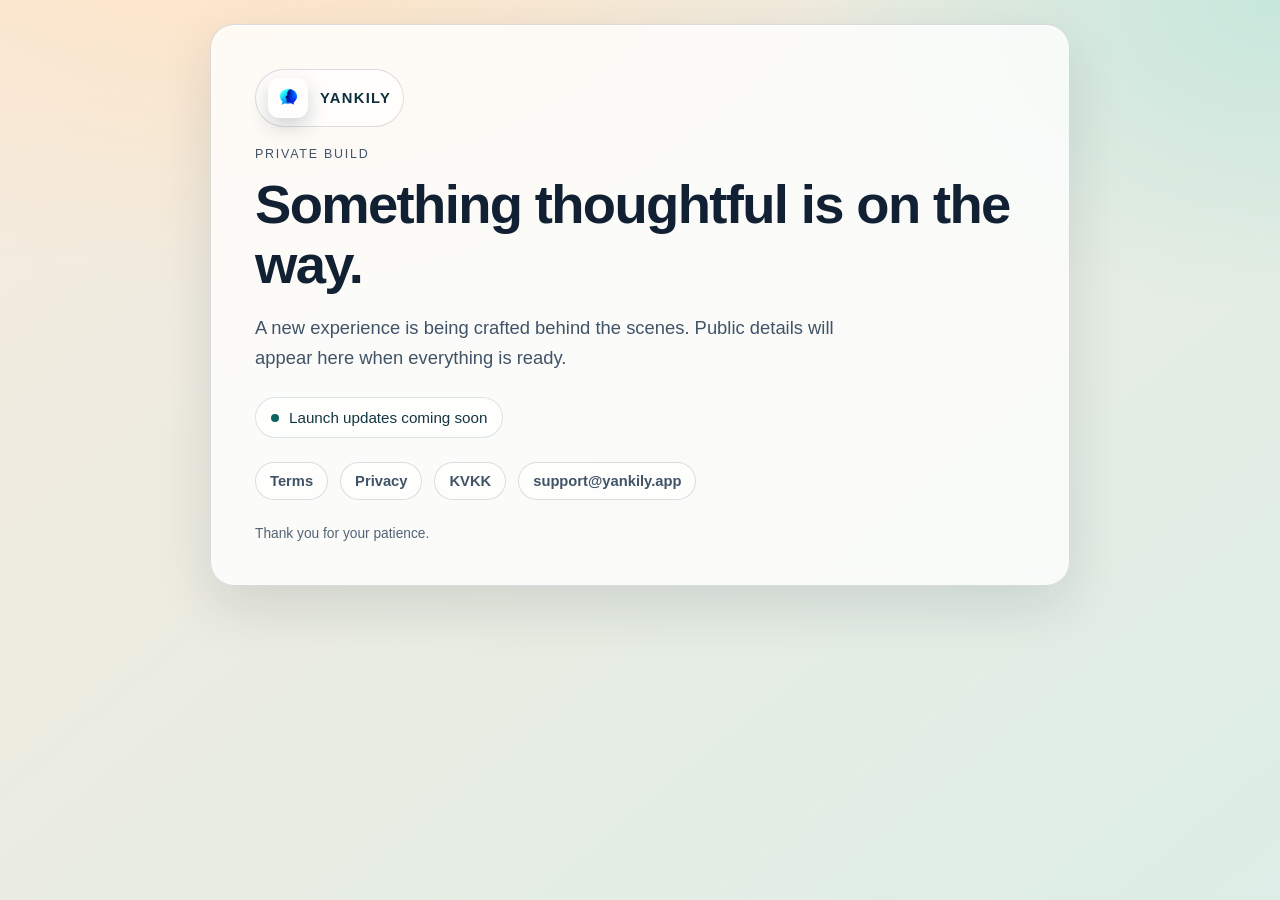
==== commit ec2c7b8b: "Style home legal links as pills" ====
--- a/index.html
+++ b/index.html
@@ -28,10 +28,10 @@
         Launch updates coming soon
       </div>
       <div class="footer-links">
-        <a href="terms/">Terms</a>
-        <a href="privacy/">Privacy</a>
-        <a href="kvkk/">KVKK</a>
-        <a href="mailto:support@yankily.app">support@yankily.app</a>
+        <a class="nav-link" href="terms/">Terms</a>
+        <a class="nav-link" href="privacy/">Privacy</a>
+        <a class="nav-link" href="kvkk/">KVKK</a>
+        <a class="nav-link" href="mailto:support@yankily.app">support@yankily.app</a>
       </div>
       <p class="footnote">Thank you for your patience.</p>
     </section>
--- a/site.css
+++ b/site.css
@@ -219,6 +219,19 @@
   margin-top: 8px;
 }
 
+.legal-copy {
+  padding: clamp(18px, 2.6vw, 28px);
+}
+
+.legal-text {
+  margin: 0;
+  font: inherit;
+  color: var(--muted);
+  line-height: 1.8;
+  white-space: pre-wrap;
+  word-break: break-word;
+}
+
 .note {
   margin-top: 20px;
   padding: 14px 16px;
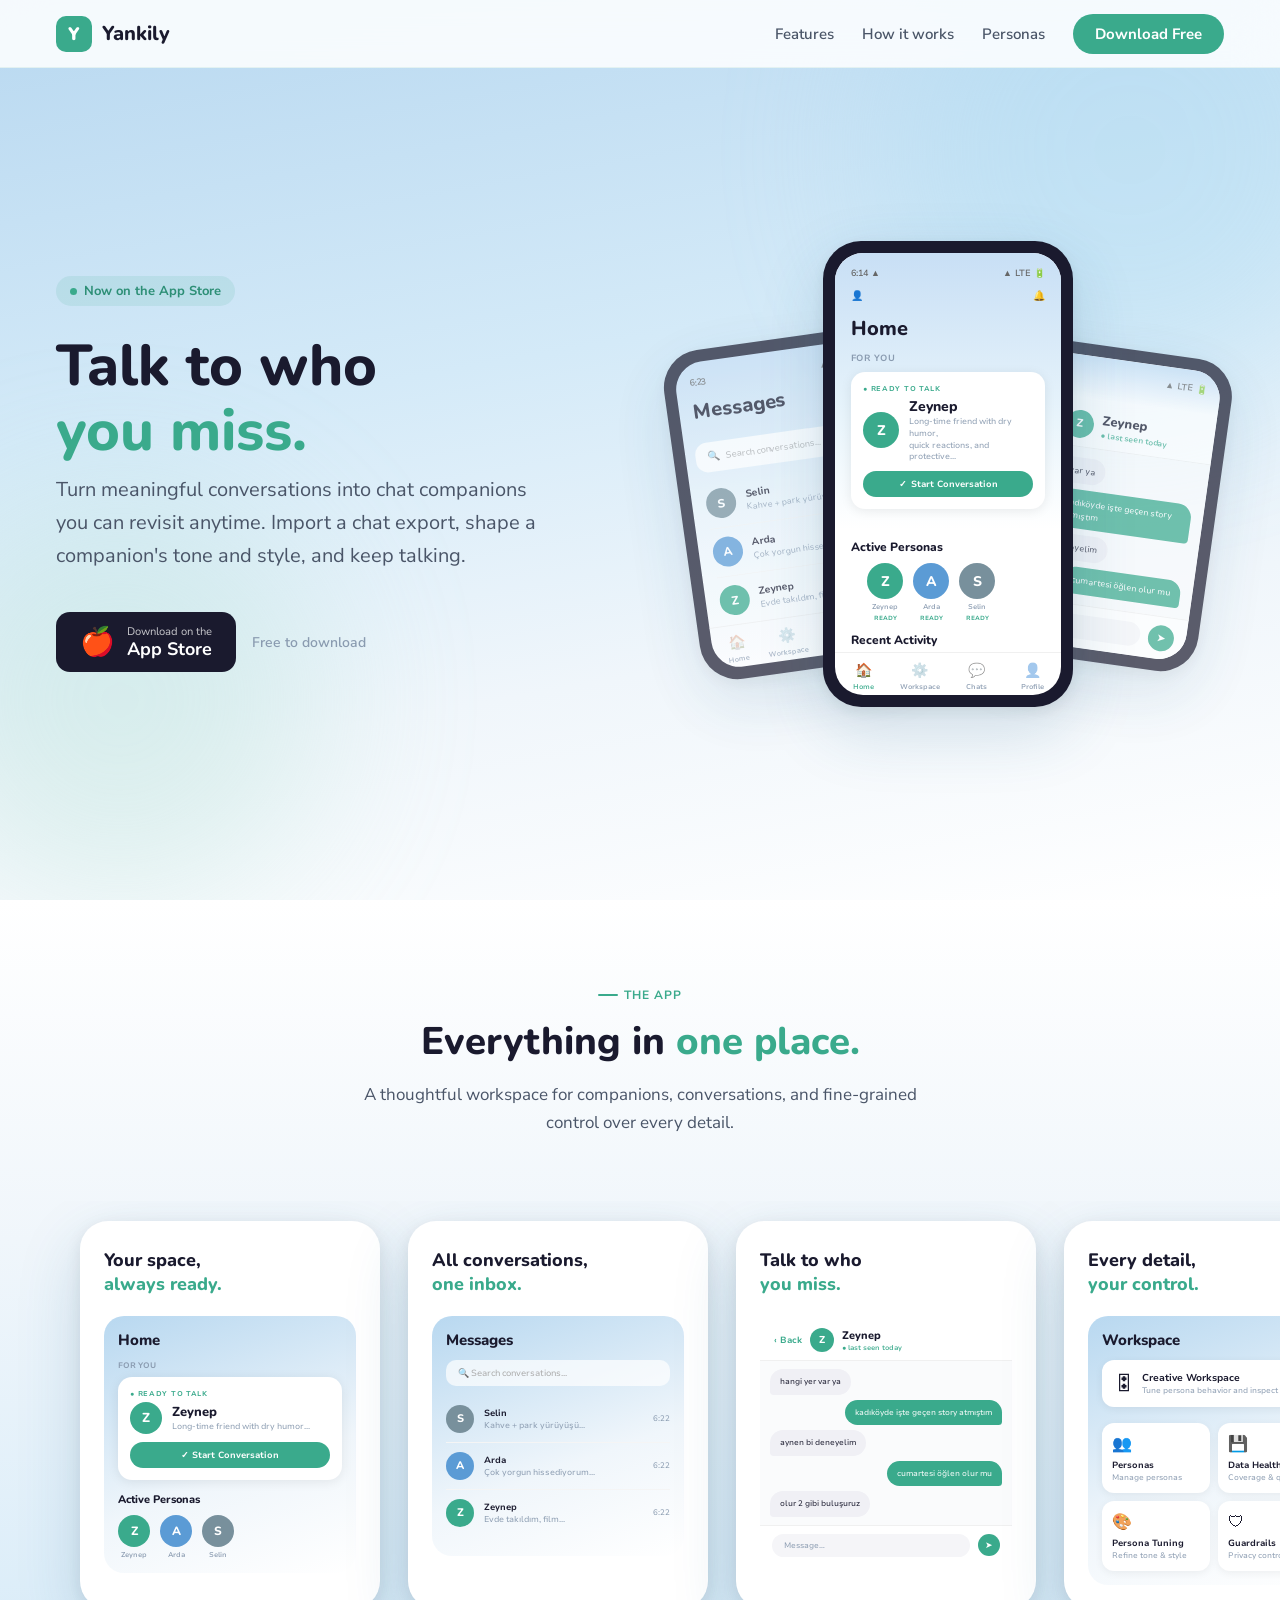
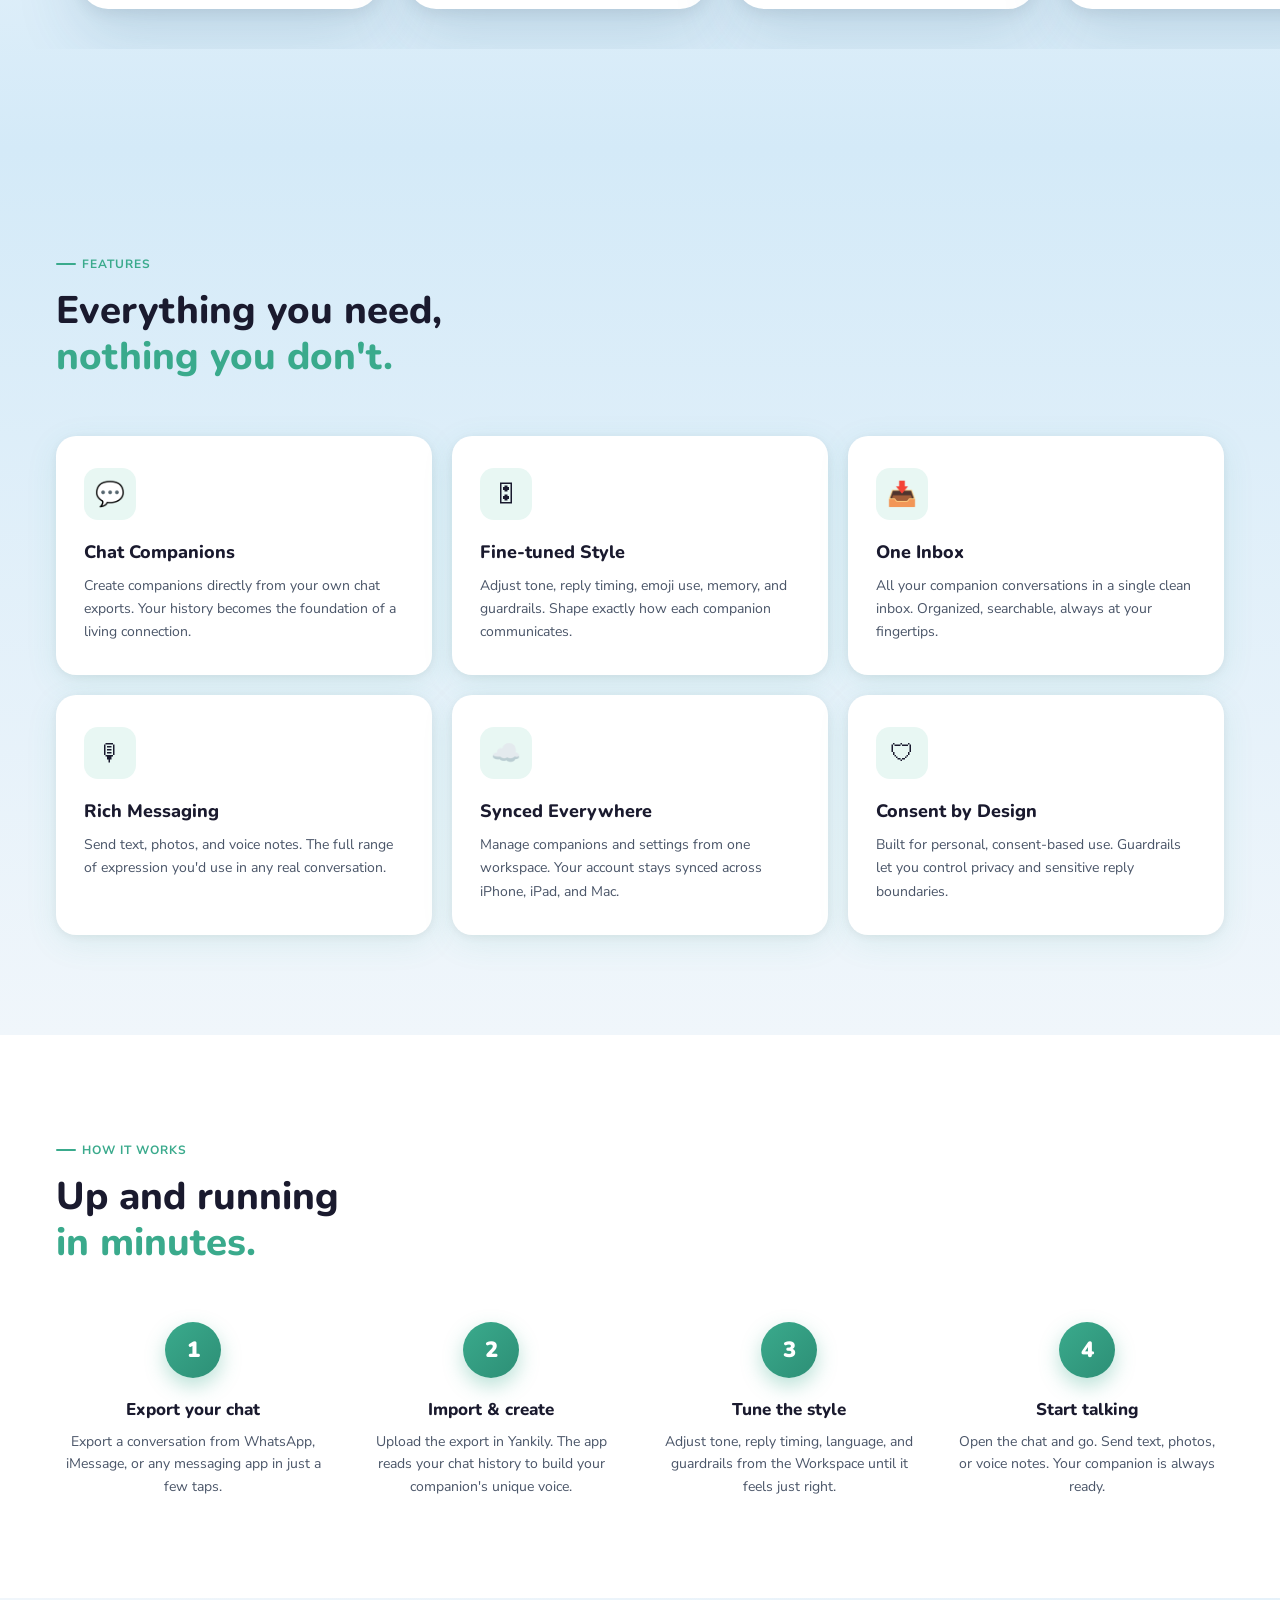
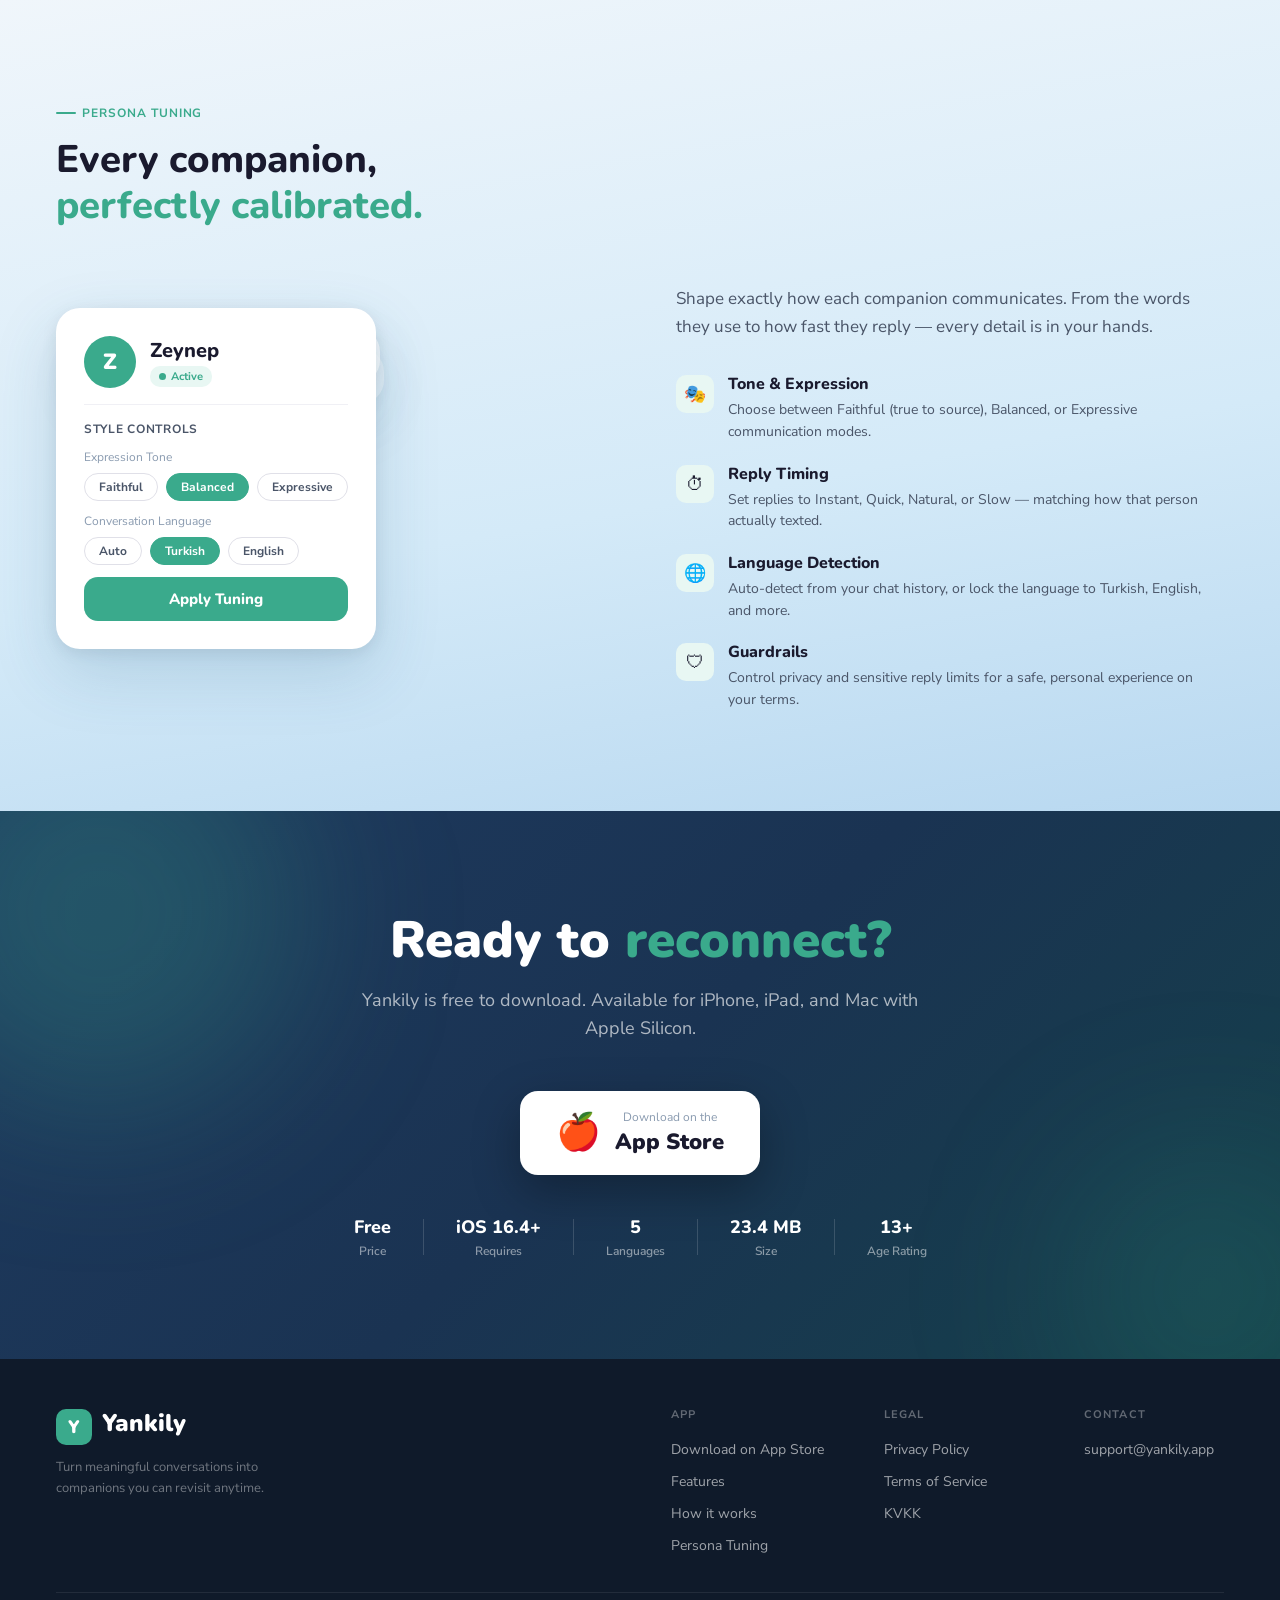
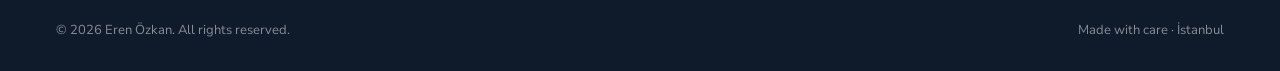
==== commit 86e7274c: "Update index.html" ====
--- a/index.html
+++ b/index.html
@@ -1,40 +1,1095 @@
-<!doctype html>
+<!DOCTYPE html>
 <html lang="en">
 <head>
-  <meta charset="utf-8">
-  <meta name="viewport" content="width=device-width, initial-scale=1">
-  <title>Coming Soon</title>
-  <link rel="stylesheet" href="site.css">
+  <meta charset="UTF-8" />
+  <meta name="viewport" content="width=device-width, initial-scale=1.0" />
+  <title>Yankily — Talk to who you miss.</title>
+  <meta name="description" content="Turn meaningful conversations into chat companions you can revisit anytime. Available on the App Store.">
+  <link rel="preconnect" href="https://fonts.googleapis.com">
+  <link href="https://fonts.googleapis.com/css2?family=Nunito:wght@300;400;600;700;800;900&family=Nunito+Sans:wght@300;400;600;700&display=swap" rel="stylesheet">
+  <style>
+
+    *, *::before, *::after { box-sizing: border-box; margin: 0; padding: 0; }
+    :root {
+      --teal: #3aaa8c;
+      --teal-dark: #2d8f76;
+      --teal-light: #e8f7f3;
+      --bg-top: #b8d8f0;
+      --bg-mid: #d4eaf8;
+      --bg-low: #f0f6fb;
+      --white: #ffffff;
+      --text-dark: #1a1a2e;
+      --text-mid: #4a5568;
+      --text-light: #8a9bb0;
+      --card-shadow: 0 8px 32px rgba(58,170,140,0.10), 0 2px 8px rgba(0,0,0,0.06);
+      --card-shadow-lg: 0 24px 64px rgba(40,100,140,0.18), 0 4px 16px rgba(0,0,0,0.08);
+      --nav-height: 68px;
+    }
+
+    html {
+      scroll-behavior: smooth;
+      scroll-padding-top: calc(var(--nav-height) + 18px);
+    }
+
+    body {
+      font-family: 'Nunito Sans', sans-serif;
+      font-weight: 400;
+      color: var(--text-dark);
+      background: var(--white);
+      overflow-x: hidden;
+    }
+
+    a, button { -webkit-tap-highlight-color: transparent; }
+
+    a:focus-visible, button:focus-visible {
+      outline: 3px solid rgba(58,170,140,0.3);
+      outline-offset: 3px;
+    }
+
+    section, footer {
+      scroll-margin-top: calc(var(--nav-height) + 18px);
+    }
+
+    /* NAV */
+    nav {
+      position: fixed;
+      top: 0;
+      left: 0;
+      right: 0;
+      z-index: 200;
+      display: flex;
+      align-items: center;
+      justify-content: space-between;
+      gap: 20px;
+      padding: 0 56px;
+      height: var(--nav-height);
+      background: rgba(255,255,255,0.85);
+      backdrop-filter: blur(20px);
+      border-bottom: 1px solid rgba(58,170,140,0.10);
+    }
+
+    .nav-logo {
+      display: inline-flex;
+      align-items: center;
+      gap: 10px;
+      text-decoration: none;
+      flex-shrink: 0;
+    }
+
+    .nav-logo-icon {
+      width: 36px;
+      height: 36px;
+      background: var(--teal);
+      border-radius: 10px;
+      display: flex;
+      align-items: center;
+      justify-content: center;
+      font-family: 'Nunito', sans-serif;
+      font-weight: 900;
+      font-size: 18px;
+      color: white;
+    }
+
+    .nav-logo-text {
+      font-family: 'Nunito', sans-serif;
+      font-weight: 800;
+      font-size: 20px;
+      color: var(--text-dark);
+    }
+
+    .nav-actions {
+      display: flex;
+      align-items: center;
+      gap: 14px;
+      min-width: 0;
+    }
+
+    .nav-links {
+      display: flex;
+      align-items: center;
+      gap: 28px;
+      list-style: none;
+      min-width: 0;
+    }
+
+    .nav-links a {
+      font-size: 15px;
+      font-weight: 600;
+      color: var(--text-mid);
+      text-decoration: none;
+      transition: color 0.2s ease;
+      white-space: nowrap;
+    }
+
+    .nav-links a:hover { color: var(--teal); }
+
+    .nav-cta,
+    .nav-mobile-cta {
+      background: var(--teal);
+      color: white !important;
+      padding: 10px 22px;
+      border-radius: 22px;
+      font-weight: 700 !important;
+      text-decoration: none;
+      transition: background 0.2s ease, transform 0.2s ease;
+      white-space: nowrap;
+    }
+
+    .nav-cta:hover,
+    .nav-mobile-cta:hover {
+      background: var(--teal-dark) !important;
+      transform: translateY(-1px);
+    }
+
+    .nav-mobile-cta {
+      display: none;
+      padding: 9px 16px;
+      font-size: 14px;
+    }
+
+    .nav-toggle {
+      display: none;
+      width: 44px;
+      height: 44px;
+      border: 1px solid rgba(58,170,140,0.16);
+      background: rgba(255,255,255,0.96);
+      border-radius: 14px;
+      align-items: center;
+      justify-content: center;
+      flex-direction: column;
+      gap: 5px;
+      cursor: pointer;
+    }
+
+    .nav-toggle span {
+      width: 18px;
+      height: 2px;
+      background: var(--text-dark);
+      border-radius: 999px;
+      transition: transform 0.25s ease, opacity 0.25s ease;
+    }
+
+    .nav-toggle.is-open span:nth-child(1) { transform: translateY(7px) rotate(45deg); }
+    .nav-toggle.is-open span:nth-child(2) { opacity: 0; }
+    .nav-toggle.is-open span:nth-child(3) { transform: translateY(-7px) rotate(-45deg); }
+
+    .mobile-menu {
+      position: fixed;
+      top: calc(var(--nav-height) + 10px);
+      left: 24px;
+      right: 24px;
+      z-index: 190;
+      background: rgba(255,255,255,0.98);
+      border: 1px solid rgba(58,170,140,0.12);
+      border-radius: 22px;
+      box-shadow: 0 22px 48px rgba(15, 23, 42, 0.12);
+      padding: 14px;
+      display: none;
+      flex-direction: column;
+      gap: 8px;
+      backdrop-filter: blur(20px);
+    }
+
+    .mobile-menu.is-open { display: flex; }
+
+    .mobile-menu a {
+      text-decoration: none;
+      color: var(--text-dark);
+      font-size: 15px;
+      font-weight: 700;
+      padding: 12px 14px;
+      border-radius: 14px;
+    }
+
+    .mobile-menu a:hover { background: var(--teal-light); }
+
+    .mobile-menu .mobile-menu-cta {
+      background: var(--teal);
+      color: white;
+      text-align: center;
+    }
+
+    /* HERO */
+    .hero {
+      min-height: 100svh;
+      background: linear-gradient(170deg, var(--bg-top) 0%, var(--bg-mid) 40%, var(--bg-low) 70%, #fff 100%);
+      display: flex;
+      align-items: center;
+      justify-content: center;
+      padding: calc(var(--nav-height) + 40px) 56px 60px;
+      position: relative;
+      overflow: hidden;
+    }
+
+    .hero-blob { position: absolute; border-radius: 50%; filter: blur(80px); opacity: 0.35; pointer-events: none; }
+    .blob-1 { width: 500px; height: 500px; background: #a8d8f0; top: -100px; right: -100px; }
+    .blob-2 { width: 400px; height: 400px; background: #b2e0d4; bottom: 0; left: -80px; }
+
+    .hero-inner {
+      max-width: 1200px;
+      width: 100%;
+      display: grid;
+      grid-template-columns: minmax(0, 1fr) minmax(320px, 1fr);
+      gap: 64px;
+      align-items: center;
+      position: relative;
+      z-index: 2;
+    }
+
+    .hero-text {
+      padding-right: 24px;
+      min-width: 0;
+    }
+
+    .hero-badge {
+      display: inline-flex;
+      align-items: center;
+      gap: 7px;
+      background: rgba(58,170,140,0.12);
+      color: var(--teal-dark);
+      font-size: 13px;
+      font-weight: 700;
+      padding: 6px 14px;
+      border-radius: 20px;
+      margin-bottom: 28px;
+      animation: fadeUp 0.6s 0.1s both;
+    }
+
+    .badge-dot { width: 7px; height: 7px; background: var(--teal); border-radius: 50%; animation: pulse 2s infinite; }
+    @keyframes pulse { 0%,100%{opacity:1;transform:scale(1)} 50%{opacity:0.6;transform:scale(0.85)} }
+
+    .hero-headline {
+      font-family: 'Nunito', sans-serif;
+      font-weight: 800;
+      font-size: clamp(40px, 4.5vw, 64px);
+      line-height: 1.12;
+      color: var(--text-dark);
+      margin-bottom: 10px;
+      animation: fadeUp 0.6s 0.15s both;
+    }
+
+    .hero-headline-accent { color: var(--teal); display: block; }
+
+    .hero-sub {
+      font-size: clamp(17px,1.6vw,20px);
+      font-weight: 400;
+      color: var(--text-mid);
+      line-height: 1.65;
+      margin-bottom: 40px;
+      max-width: 480px;
+      animation: fadeUp 0.6s 0.25s both;
+    }
+
+    .hero-actions {
+      display: flex;
+      align-items: center;
+      gap: 16px;
+      flex-wrap: wrap;
+      animation: fadeUp 0.6s 0.35s both;
+    }
+
+    .btn-app-store {
+      display: inline-flex;
+      align-items: center;
+      gap: 12px;
+      background: var(--text-dark);
+      color: white;
+      text-decoration: none;
+      padding: 14px 24px;
+      border-radius: 14px;
+      transition: transform 0.2s ease, background 0.2s ease;
+      max-width: 100%;
+    }
+
+    .btn-app-store:hover { background: #2d2d45; transform: translateY(-2px); }
+    .btn-app-store-icon { font-size: 28px; line-height: 1; }
+    .btn-app-store-text-small { font-size: 11px; font-weight: 400; opacity: 0.75; display: block; line-height: 1; margin-bottom: 3px; }
+    .btn-app-store-text-big { font-family: 'Nunito', sans-serif; font-size: 18px; font-weight: 700; display: block; line-height: 1; }
+    .hero-free { font-size: 14px; color: var(--text-light); font-weight: 600; }
+
+    /* PHONE MOCKUPS */
+    .hero-phones {
+      position: relative;
+      min-height: clamp(420px, 50vw, 600px);
+      height: 100%;
+      display: flex;
+      align-items: center;
+      justify-content: center;
+      animation: fadeUp 0.7s 0.2s both;
+      width: 100%;
+    }
+
+    .phone-frame {
+      position: absolute;
+      width: 240px;
+      border-radius: 38px;
+      background: #1a1a2e;
+      box-shadow: var(--card-shadow-lg);
+      overflow: hidden;
+      padding: 12px;
+      max-width: 100%;
+    }
+
+    .phone-main { width: 250px; z-index: 3; animation: floatMain 5s ease-in-out infinite; }
+    .phone-back-left { width: 225px; z-index: 2; transform: translateX(-155px) translateY(30px) rotate(-8deg); opacity: 0.7; animation: floatLeft 5s 0.5s ease-in-out infinite; }
+    .phone-back-right { width: 225px; z-index: 2; transform: translateX(155px) translateY(30px) rotate(8deg); opacity: 0.7; animation: floatRight 5s 1s ease-in-out infinite; }
+
+    @keyframes floatMain { 0%,100%{transform:translateY(0px)} 50%{transform:translateY(-12px)} }
+    @keyframes floatLeft { 0%,100%{transform:translateX(-155px) translateY(30px) rotate(-8deg)} 50%{transform:translateX(-155px) translateY(18px) rotate(-8deg)} }
+    @keyframes floatRight { 0%,100%{transform:translateX(155px) translateY(30px) rotate(8deg)} 50%{transform:translateX(155px) translateY(18px) rotate(8deg)} }
+
+    .phone-screen { width: 100%; border-radius: 28px; background: white; overflow: hidden; display: flex; flex-direction: column; }
+    .ps-gradient-header { background: linear-gradient(180deg, #c8dff5 0%, #e8f4fb 60%, white 100%); padding: 14px 16px 10px; }
+    .ps-status { display: flex; justify-content: space-between; font-size: 9px; color: #666; margin-bottom: 10px; font-weight: 600; }
+    .ps-title { font-family: 'Nunito', sans-serif; font-size: 20px; font-weight: 800; color: var(--text-dark); margin-bottom: 10px; }
+    .ps-for-you-label { font-size: 9px; font-weight: 700; color: var(--text-light); letter-spacing: 0.05em; text-transform: uppercase; margin-bottom: 8px; }
+    .ps-ready-badge { font-size: 7px; font-weight: 700; color: var(--teal); letter-spacing: 0.1em; text-transform: uppercase; margin-bottom: 4px; }
+    .ps-card { background: white; border-radius: 14px; padding: 12px; box-shadow: 0 2px 12px rgba(0,0,0,0.08); margin: 0 0 10px; }
+    .ps-persona-row { display: flex; align-items: center; gap: 10px; margin-bottom: 8px; min-width: 0; }
+    .ps-avatar { width: 36px; height: 36px; border-radius: 50%; background: var(--teal); display: flex; align-items: center; justify-content: center; font-family: 'Nunito', sans-serif; font-weight: 800; font-size: 14px; color: white; flex-shrink: 0; }
+    .ps-avatar.blue { background: #5b9bd5; }
+    .ps-avatar.slate { background: #78909c; }
+    .ps-persona-name { font-family: 'Nunito', sans-serif; font-size: 14px; font-weight: 800; color: var(--text-dark); }
+    .ps-persona-desc { font-size: 8.5px; color: var(--text-light); line-height: 1.4; }
+    .ps-start-btn { background: var(--teal); color: white; border-radius: 20px; font-size: 9px; font-weight: 700; text-align: center; padding: 7px; display: flex; align-items: center; justify-content: center; gap: 4px; }
+    .ps-section-title { font-family: 'Nunito', sans-serif; font-size: 12px; font-weight: 800; color: var(--text-dark); margin: 10px 16px 8px; }
+    .ps-personas-row { display: flex; gap: 10px; padding: 0 16px; flex-wrap: wrap; }
+    .ps-mini-persona { display: flex; flex-direction: column; align-items: center; gap: 3px; }
+    .ps-mini-label { font-size: 7px; font-weight: 600; color: var(--text-light); }
+    .ps-ready-dot { font-size: 6px; color: var(--teal); font-weight: 700; }
+    .ps-tab-bar { display: flex; border-top: 1px solid #f0f0f0; padding: 8px 0 4px; margin-top: auto; }
+    .ps-tab { flex: 1; display: flex; flex-direction: column; align-items: center; gap: 2px; }
+    .ps-tab-icon { font-size: 14px; opacity: 0.4; }
+    .ps-tab.active .ps-tab-icon { opacity: 1; }
+    .ps-tab-label { font-size: 7px; color: var(--text-light); font-weight: 600; }
+    .ps-tab.active .ps-tab-label { color: var(--teal); }
+    .ps-chat-header { background: white; padding: 12px 14px 8px; border-bottom: 1px solid #f0f0f0; display: flex; align-items: center; gap: 8px; }
+    .ps-back { font-size: 10px; color: var(--teal); font-weight: 700; }
+    .ps-chat-name { font-family: 'Nunito', sans-serif; font-size: 13px; font-weight: 800; }
+    .ps-chat-status { font-size: 8px; color: var(--teal); font-weight: 600; }
+    .ps-messages { padding: 10px 12px; display: flex; flex-direction: column; gap: 6px; flex: 1; background: #fafbfc; }
+    .ps-msg { max-width: 78%; padding: 7px 10px; border-radius: 14px; font-size: 8.5px; line-height: 1.45; }
+    .ps-msg-them { background: #f0f0f5; color: var(--text-dark); border-bottom-left-radius: 4px; align-self: flex-start; }
+    .ps-msg-me { background: var(--teal); color: white; border-bottom-right-radius: 4px; align-self: flex-end; }
+    .ps-input-bar { display: flex; align-items: center; gap: 8px; padding: 8px 12px; border-top: 1px solid #f0f0f0; background: white; }
+    .ps-input-field { flex: 1; background: #f5f5f8; border-radius: 18px; padding: 6px 12px; font-size: 8.5px; color: var(--text-light); min-width: 0; }
+    .ps-send { width: 26px; height: 26px; background: var(--teal); border-radius: 50%; display: flex; align-items: center; justify-content: center; font-size: 11px; color: white; flex-shrink: 0; }
+
+    /* SECTIONS */
+    .section { padding: 100px 56px; max-width: 1200px; margin: 0 auto; }
+    .section-full { padding: 100px 56px; }
+    .label-tag { display: inline-flex; align-items: center; gap: 6px; font-size: 12px; font-weight: 700; letter-spacing: 0.08em; text-transform: uppercase; color: var(--teal); margin-bottom: 16px; }
+    .label-tag::before { content: ''; display: block; width: 20px; height: 2px; background: var(--teal); border-radius: 2px; }
+    .section-h2 { font-family: 'Nunito', sans-serif; font-size: clamp(32px,3vw,48px); font-weight: 800; color: var(--text-dark); line-height: 1.2; margin-bottom: 16px; }
+    .section-h2 span { color: var(--teal); }
+    .section-sub { font-size: 17px; color: var(--text-mid); line-height: 1.65; max-width: 560px; }
+
+    /* SCREENSHOTS */
+    .screenshots-section { background: linear-gradient(180deg, #fff 0%, var(--bg-low) 40%, var(--bg-mid) 100%); padding: 80px 0 100px; overflow: hidden; }
+    .screenshots-header { text-align: center; padding: 0 56px; margin-bottom: 64px; }
+    .screenshots-scroll {
+      display: flex;
+      gap: 28px;
+      padding: 20px 80px 40px;
+      overflow-x: auto;
+      scroll-snap-type: x mandatory;
+      scroll-padding-left: 80px;
+      scrollbar-width: none;
+      overscroll-behavior-x: contain;
+    }
+    .screenshots-scroll::-webkit-scrollbar { display: none; }
+    .screenshot-card {
+      flex-shrink: 0;
+      scroll-snap-align: start;
+      background: white;
+      border-radius: 28px;
+      padding: 28px 24px 24px;
+      box-shadow: var(--card-shadow-lg);
+      width: min(300px, calc(100vw - 96px));
+      display: flex;
+      flex-direction: column;
+      gap: 20px;
+      transition: transform 0.3s ease;
+    }
+    .screenshot-card:hover { transform: translateY(-8px); }
+    .sc-label { font-family: 'Nunito', sans-serif; font-size: 18px; font-weight: 800; color: var(--text-dark); line-height: 1.3; }
+    .sc-label span { color: var(--teal); display: block; }
+    .sc-screen { background: linear-gradient(160deg, var(--bg-top) 0%, var(--bg-low) 60%, white 100%); border-radius: 20px; padding: 14px; min-height: 240px; display: flex; flex-direction: column; }
+    .msg-list { display: flex; flex-direction: column; min-width: 0; }
+    .msg-row { display: flex; align-items: center; gap: 10px; padding: 9px 0; border-bottom: 1px solid #f5f5f5; min-width: 0; }
+    .msg-row:last-child { border-bottom: none; }
+    .msg-row-avatar { width: 30px; height: 30px; border-radius: 50%; background: var(--teal); display: flex; align-items: center; justify-content: center; font-family: 'Nunito', sans-serif; font-weight: 800; font-size: 12px; color: white; flex-shrink: 0; }
+    .msg-row-name { font-size: 10px; font-weight: 700; color: var(--text-dark); }
+    .msg-row-preview { font-size: 8.5px; color: var(--text-light); white-space: nowrap; overflow: hidden; text-overflow: ellipsis; max-width: 140px; }
+    .msg-row-time { font-size: 8px; color: var(--text-light); margin-left: auto; flex-shrink: 0; }
+    .ws-grid { display: grid; grid-template-columns: 1fr 1fr; gap: 8px; margin-top: 8px; }
+    .ws-item { background: white; border-radius: 12px; padding: 10px; box-shadow: 0 2px 8px rgba(0,0,0,0.06); min-width: 0; }
+    .ws-item-icon { font-size: 16px; margin-bottom: 4px; }
+    .ws-item-title { font-size: 9px; font-weight: 700; color: var(--text-dark); }
+    .ws-item-sub { font-size: 8px; color: var(--text-light); margin-top: 1px; }
+    .ws-main { background: white; border-radius: 12px; padding: 10px 12px; box-shadow: 0 2px 8px rgba(0,0,0,0.06); display: flex; align-items: center; gap: 8px; margin-bottom: 8px; min-width: 0; }
+    .ws-main-title { font-size: 10px; font-weight: 700; color: var(--text-dark); }
+    .ws-main-sub { font-size: 8px; color: var(--text-light); }
+    .tuning-row { display: flex; justify-content: space-between; align-items: center; gap: 12px; padding: 7px 0; border-bottom: 1px solid #f5f5f5; }
+    .tuning-label { font-size: 9px; color: var(--text-mid); font-weight: 600; }
+    .toggle { width: 26px; height: 15px; background: var(--teal); border-radius: 8px; position: relative; flex-shrink: 0; }
+    .toggle::after { content: ''; width: 11px; height: 11px; background: white; border-radius: 50%; position: absolute; top: 2px; right: 2px; }
+    .toggle.off { background: #d1d5db; }
+    .toggle.off::after { right: auto; left: 2px; }
+    .seg-control { display: flex; flex-wrap: wrap; background: #f0f0f5; border-radius: 8px; padding: 2px; gap: 2px; }
+    .seg-btn { font-size: 8px; font-weight: 600; padding: 3px 7px; border-radius: 6px; color: var(--text-light); }
+    .seg-btn.active { background: white; color: var(--text-dark); box-shadow: 0 1px 3px rgba(0,0,0,0.1); }
+
+    /* FEATURES */
+    .features-bg { background: linear-gradient(180deg, var(--bg-mid) 0%, var(--bg-low) 100%); }
+    .features-grid { display: grid; grid-template-columns: repeat(3,minmax(0,1fr)); gap: 20px; margin-top: 56px; }
+    .feature-card { background: white; border-radius: 20px; padding: 32px 28px; box-shadow: var(--card-shadow); transition: transform 0.25s ease, box-shadow 0.25s ease; min-width: 0; }
+    .feature-card:hover { transform: translateY(-6px); box-shadow: var(--card-shadow-lg); }
+    .feature-icon-wrap { width: 52px; height: 52px; background: var(--teal-light); border-radius: 14px; display: flex; align-items: center; justify-content: center; font-size: 24px; margin-bottom: 20px; }
+    .feature-title { font-family: 'Nunito', sans-serif; font-size: 18px; font-weight: 800; color: var(--text-dark); margin-bottom: 10px; }
+    .feature-desc { font-size: 14px; color: var(--text-mid); line-height: 1.65; }
+
+    /* HOW IT WORKS */
+    .how-section { background: white; }
+    .how-grid { display: grid; grid-template-columns: repeat(4,minmax(0,1fr)); gap: 24px; margin-top: 56px; }
+    .how-step { text-align: center; padding: 0 8px; min-width: 0; }
+    .how-step-num { width: 56px; height: 56px; background: linear-gradient(135deg, var(--teal) 0%, #2d8f76 100%); border-radius: 50%; display: flex; align-items: center; justify-content: center; font-family: 'Nunito', sans-serif; font-size: 22px; font-weight: 900; color: white; margin: 0 auto 20px; box-shadow: 0 8px 20px rgba(58,170,140,0.35); }
+    .how-step-title { font-family: 'Nunito', sans-serif; font-size: 17px; font-weight: 800; color: var(--text-dark); margin-bottom: 10px; }
+    .how-step-desc { font-size: 14px; color: var(--text-mid); line-height: 1.6; }
+
+    /* PERSONAS */
+    .personas-section { background: linear-gradient(170deg, var(--bg-low) 0%, var(--bg-mid) 60%, var(--bg-top) 100%); }
+    .personas-layout { display: grid; grid-template-columns: minmax(0,1fr) minmax(0,1fr); gap: 72px; align-items: center; margin-top: 56px; }
+    .persona-cards-stack { position: relative; height: 380px; min-width: 0; }
+    .persona-big-card { position: absolute; background: white; border-radius: 24px; padding: 28px; box-shadow: var(--card-shadow-lg); max-width: 100%; }
+    .pbc-main { width: 320px; top: 0; left: 0; z-index: 3; }
+    .pbc-back1 { width: 300px; top: 20px; left: 24px; z-index: 2; opacity: 0.6; }
+    .pbc-back2 { width: 280px; top: 40px; left: 48px; z-index: 1; opacity: 0.35; }
+    .pbc-header { display: flex; align-items: center; gap: 14px; margin-bottom: 16px; min-width: 0; }
+    .pbc-avatar { width: 52px; height: 52px; border-radius: 50%; background: var(--teal); display: flex; align-items: center; justify-content: center; font-family: 'Nunito', sans-serif; font-weight: 900; font-size: 22px; color: white; flex-shrink: 0; }
+    .pbc-name { font-family: 'Nunito', sans-serif; font-size: 20px; font-weight: 800; color: var(--text-dark); }
+    .pbc-status { display: inline-flex; align-items: center; gap: 5px; font-size: 11px; font-weight: 700; color: var(--teal); background: var(--teal-light); padding: 3px 9px; border-radius: 10px; }
+    .pbc-divider { height: 1px; background: #f0f0f5; margin: 16px 0; }
+    .pbc-controls-title { font-size: 12px; font-weight: 700; color: var(--text-mid); letter-spacing: 0.06em; text-transform: uppercase; margin-bottom: 12px; }
+    .pbc-tone-row { display: flex; flex-wrap: wrap; gap: 8px; margin-bottom: 12px; }
+    .tone-chip { font-size: 12px; font-weight: 700; padding: 5px 14px; border-radius: 20px; border: 1.5px solid #e0e0e8; color: var(--text-mid); background: white; }
+    .tone-chip.active { background: var(--teal); border-color: var(--teal); color: white; }
+    .pbc-apply-btn { width: 100%; background: var(--teal); color: white; text-align: center; padding: 12px; border-radius: 14px; font-family: 'Nunito', sans-serif; font-weight: 800; font-size: 15px; margin-top: 8px; }
+    .personas-text ul { list-style: none; display: flex; flex-direction: column; gap: 20px; margin-top: 32px; }
+    .personas-text li { display: flex; align-items: flex-start; gap: 14px; min-width: 0; }
+    .li-icon { width: 38px; height: 38px; background: var(--teal-light); border-radius: 10px; display: flex; align-items: center; justify-content: center; font-size: 18px; flex-shrink: 0; margin-top: 2px; }
+    .li-title { font-family: 'Nunito', sans-serif; font-size: 16px; font-weight: 800; color: var(--text-dark); margin-bottom: 4px; }
+    .li-desc { font-size: 14px; color: var(--text-mid); line-height: 1.55; }
+
+    /* DOWNLOAD */
+    .download-section { background: linear-gradient(135deg, #1e3a5f 0%, #1a3352 50%, #15404a 100%); padding: 100px 56px; text-align: center; position: relative; overflow: hidden; }
+    .dl-blob { position: absolute; border-radius: 50%; filter: blur(80px); pointer-events: none; }
+    .dl-blob-1 { width: 400px; height: 400px; background: rgba(58,170,140,0.25); top: -100px; left: -100px; }
+    .dl-blob-2 { width: 300px; height: 300px; background: rgba(58,170,140,0.15); bottom: -80px; right: -80px; }
+    .dl-inner { position: relative; z-index: 2; max-width: 600px; margin: 0 auto; }
+    .dl-title { font-family: 'Nunito', sans-serif; font-size: clamp(36px,4vw,56px); font-weight: 900; color: white; line-height: 1.15; margin-bottom: 16px; }
+    .dl-title span { color: var(--teal); }
+    .dl-sub { font-size: 18px; color: rgba(255,255,255,0.65); line-height: 1.6; margin-bottom: 48px; }
+    .dl-btn { display: inline-flex; align-items: center; justify-content: center; gap: 14px; background: white; color: var(--text-dark); text-decoration: none; padding: 18px 36px; border-radius: 18px; box-shadow: 0 16px 48px rgba(0,0,0,0.3); transition: transform 0.25s ease, box-shadow 0.25s ease; max-width: 100%; }
+    .dl-btn:hover { transform: translateY(-4px); box-shadow: 0 24px 64px rgba(0,0,0,0.4); }
+    .dl-btn-icon { font-size: 36px; line-height: 1; }
+    .dl-btn-small { font-size: 12px; color: var(--text-light); display: block; margin-bottom: 2px; }
+    .dl-btn-big { font-family: 'Nunito', sans-serif; font-size: 22px; font-weight: 900; display: block; }
+    .dl-specs { display: flex; align-items: center; justify-content: center; gap: 32px; margin-top: 40px; flex-wrap: wrap; }
+    .dl-spec { display: flex; flex-direction: column; align-items: center; gap: 4px; }
+    .dl-spec-val { font-family: 'Nunito', sans-serif; font-size: 18px; font-weight: 800; color: white; }
+    .dl-spec-label { font-size: 12px; color: rgba(255,255,255,0.5); font-weight: 600; }
+    .dl-spec-divider { width: 1px; height: 36px; background: rgba(255,255,255,0.15); }
+
+    /* FOOTER */
+    footer { background: #0f1a2a; color: rgba(255,255,255,0.5); padding: 48px 56px 32px; }
+    .footer-top { display: flex; justify-content: space-between; align-items: flex-start; gap: 40px; padding-bottom: 36px; border-bottom: 1px solid rgba(255,255,255,0.08); margin-bottom: 28px; }
+    .footer-brand-text { font-family: 'Nunito', sans-serif; font-weight: 900; font-size: 24px; color: white; margin-bottom: 8px; }
+    .footer-tagline { font-size: 13px; color: rgba(255,255,255,0.4); max-width: 260px; line-height: 1.6; }
+    .footer-links-group { display: flex; flex-wrap: wrap; gap: 60px; }
+    .footer-col { min-width: 140px; }
+    .footer-col h4 { font-size: 11px; font-weight: 700; letter-spacing: 0.1em; text-transform: uppercase; color: rgba(255,255,255,0.35); margin-bottom: 16px; }
+    .footer-col ul { list-style: none; display: flex; flex-direction: column; gap: 10px; }
+    .footer-col a { font-size: 14px; color: rgba(255,255,255,0.6); text-decoration: none; transition: color 0.2s ease; }
+    .footer-col a:hover { color: var(--teal); }
+    .footer-bottom { display: flex; justify-content: space-between; align-items: center; gap: 16px; font-size: 13px; }
+
+    /* ANIMATIONS */
+    @keyframes fadeUp { from{opacity:0;transform:translateY(28px)} to{opacity:1;transform:translateY(0)} }
+    .reveal { opacity: 0; transform: translateY(28px); transition: opacity 0.65s ease, transform 0.65s ease; }
+    .reveal.visible { opacity: 1; transform: translateY(0); }
+    .reveal-d1 { transition-delay: 0.1s; }
+    .reveal-d2 { transition-delay: 0.2s; }
+    .reveal-d3 { transition-delay: 0.3s; }
+    .reveal-d4 { transition-delay: 0.4s; }
+
+    /* RESPONSIVE */
+    @media (max-width: 1180px) {
+      nav { padding: 0 32px; }
+      .hero { padding-inline: 32px; }
+      .section, .section-full, .download-section, footer { padding-inline: 32px; }
+      .screenshots-header { padding-inline: 32px; }
+      .screenshots-scroll { padding-inline: 32px; scroll-padding-left: 32px; }
+      .hero-inner { gap: 40px; }
+      .personas-layout { gap: 48px; }
+    }
+
+    @media (max-width: 960px) {
+      nav { padding: 0 24px; }
+      .nav-links { display: none; }
+      .nav-mobile-cta, .nav-toggle { display: inline-flex; }
+      .hero {
+        padding: calc(var(--nav-height) + 28px) 24px 60px;
+      }
+      .hero-inner { grid-template-columns: 1fr; gap: 48px; }
+      .hero-text { padding-right: 0; text-align: center; }
+      .hero-sub { margin-inline: auto; }
+      .hero-actions { justify-content: center; }
+      .hero-phones { min-height: 400px; }
+      .phone-back-left, .phone-back-right { display: none; }
+      .phone-main {
+        width: 220px;
+        position: relative;
+        inset: auto;
+        transform: none !important;
+        animation: floatMain 5s ease-in-out infinite !important;
+      }
+      .section { padding: 72px 24px; }
+      .section-full { padding: 72px 24px; }
+      .screenshots-section { padding: 64px 0 72px; }
+      .screenshots-header { padding: 0 24px; margin-bottom: 48px; }
+      .screenshots-scroll { padding: 16px 24px 32px; scroll-padding-left: 24px; }
+      .features-grid { grid-template-columns: repeat(2,minmax(0,1fr)); gap: 16px; }
+      .how-grid { grid-template-columns: 1fr 1fr; gap: 28px; }
+      .personas-layout { grid-template-columns: 1fr; gap: 40px; }
+      .persona-cards-stack {
+        height: auto;
+        min-height: 0;
+        display: flex;
+        justify-content: center;
+      }
+      .pbc-main {
+        position: relative;
+        top: auto;
+        left: auto;
+        width: min(100%, 320px);
+      }
+      .pbc-back1, .pbc-back2 { display: none; }
+      .personas-text ul { gap: 18px; }
+      .download-section { padding: 72px 24px; }
+      .dl-specs { gap: 20px; }
+      .dl-spec-divider { display: none; }
+      footer { padding: 40px 24px 24px; }
+      .footer-top { flex-direction: column; gap: 32px; }
+      .footer-links-group { gap: 32px; }
+      .footer-bottom { flex-direction: column; text-align: center; }
+    }
+
+    @media (max-width: 720px) {
+      .hero-phones { min-height: 360px; }
+      .features-grid,
+      .how-grid { grid-template-columns: 1fr; }
+      .dl-btn {
+        width: 100%;
+        padding: 16px 20px;
+      }
+      .dl-sub { margin-bottom: 32px; }
+      .footer-links-group { flex-direction: column; gap: 24px; }
+      .footer-col { min-width: 0; }
+    }
+
+    @media (max-width: 560px) {
+      nav { padding: 0 16px; }
+      .nav-logo-text { font-size: 18px; }
+      .nav-mobile-cta {
+        padding: 8px 14px;
+        font-size: 13px;
+      }
+      .mobile-menu {
+        left: 16px;
+        right: 16px;
+        top: calc(var(--nav-height) + 8px);
+      }
+      .hero { padding: calc(var(--nav-height) + 22px) 16px 48px; }
+      .hero-badge { margin-bottom: 20px; }
+      .hero-actions {
+        align-items: stretch;
+        flex-direction: column;
+        gap: 12px;
+      }
+      .btn-app-store {
+        width: 100%;
+        justify-content: center;
+        padding-inline: 20px;
+      }
+      .hero-free { text-align: center; }
+      .hero-phones { min-height: 330px; }
+      .section,
+      .section-full,
+      .download-section,
+      footer { padding-inline: 16px; }
+      .screenshots-header { padding-inline: 16px; }
+      .screenshots-scroll {
+        gap: 18px;
+        padding: 16px 16px 28px;
+        scroll-padding-left: 16px;
+      }
+      .screenshot-card {
+        width: min(280px, calc(100vw - 32px));
+        padding: 22px 18px 18px;
+      }
+      .section-sub { font-size: 16px; }
+      .dl-title { font-size: clamp(30px, 9vw, 42px); }
+      .dl-sub { font-size: 16px; }
+      .footer-tagline { max-width: none; }
+    }
+
+    @media (prefers-reduced-motion: reduce) {
+      html { scroll-behavior: auto; }
+      *, *::before, *::after {
+        animation-duration: 0.01ms !important;
+        animation-iteration-count: 1 !important;
+        transition-duration: 0.01ms !important;
+      }
+      .reveal {
+        opacity: 1 !important;
+        transform: none !important;
+      }
+    }
+
+  </style>
 </head>
-<body>
-  <main class="shell">
-    <section class="card">
-      <a class="brand" href="./">
-        <img
-          class="brand-icon"
-          src="AppIcon-1024.png"
-          alt="Yankily app icon"
-        >
-        <span class="brand-name">Yankily</span>
-      </a>
-      <p class="eyebrow">Private Build</p>
-      <h1>Something thoughtful is on the way.</h1>
-      <p class="hero-copy">
-        A new experience is being crafted behind the scenes.
-        Public details will appear here when everything is ready.
-      </p>
-      <div class="status" aria-live="polite">
-        <span class="dot" aria-hidden="true"></span>
-        Launch updates coming soon
-      </div>
-      <div class="footer-links">
-        <a class="nav-link" href="terms/">Terms</a>
-        <a class="nav-link" href="privacy/">Privacy</a>
-        <a class="nav-link" href="kvkk/">KVKK</a>
-        <a class="nav-link" href="mailto:support@yankily.app">support@yankily.app</a>
-      </div>
-      <p class="footnote">Thank you for your patience.</p>
-    </section>
-  </main>
+<body id="top">
+
+
+<nav>
+  <a class="nav-logo" href="#top" aria-label="Yankily home">
+    <div class="nav-logo-icon">Y</div>
+    <span class="nav-logo-text">Yankily</span>
+  </a>
+
+  <div class="nav-actions">
+    <ul class="nav-links">
+      <li><a href="#features">Features</a></li>
+      <li><a href="#how">How it works</a></li>
+      <li><a href="#personas">Personas</a></li>
+      <li><a href="#download" class="nav-cta">Download Free</a></li>
+    </ul>
+
+    <a href="#download" class="nav-mobile-cta">Download</a>
+
+    <button class="nav-toggle" type="button" aria-expanded="false" aria-controls="mobile-menu" aria-label="Open navigation menu">
+      <span></span>
+      <span></span>
+      <span></span>
+    </button>
+  </div>
+</nav>
+
+<div class="mobile-menu" id="mobile-menu" hidden>
+  <a href="#features">Features</a>
+  <a href="#how">How it works</a>
+  <a href="#personas">Persona Tuning</a>
+  <a href="#download" class="mobile-menu-cta">Download Free</a>
+</div>
+
+
+<!-- HERO -->
+<section class="hero" aria-labelledby="hero-title">
+  <div class="blob-1 hero-blob"></div>
+  <div class="blob-2 hero-blob"></div>
+  <div class="hero-inner">
+    <div class="hero-text">
+      <div class="hero-badge"><span class="badge-dot"></span>Now on the App Store</div>
+      <h1 class="hero-headline" id="hero-title">Talk to who<span class="hero-headline-accent">you miss.</span></h1>
+      <p class="hero-sub">Turn meaningful conversations into chat companions you can revisit anytime. Import a chat export, shape a companion's tone and style, and keep talking.</p>
+      <div class="hero-actions">
+        <a href="https://apps.apple.com/tr/app/yankily/id6760584275" class="btn-app-store" target="_blank" rel="noopener noreferrer">
+          <span class="btn-app-store-icon">🍎</span>
+          <span>
+            <span class="btn-app-store-text-small">Download on the</span>
+            <span class="btn-app-store-text-big">App Store</span>
+          </span>
+        </a>
+        <span class="hero-free">Free to download</span>
+      </div>
+    </div>
+
+    <div class="hero-phones">
+      <!-- Back left: Messages -->
+      <div class="phone-frame phone-back-left">
+        <div class="phone-screen" style="background:linear-gradient(180deg,#c8dff5 0%,#eef6fb 50%,white 100%);">
+          <div style="padding:14px 14px 8px;">
+            <div class="ps-status"><span>6:23</span><span>▲ LTE 🔋</span></div>
+            <div class="ps-title">Messages</div>
+          </div>
+          <div style="background:white;margin:0 10px 8px;border-radius:12px;padding:8px 12px;display:flex;align-items:center;gap:6px;">
+            <span style="font-size:10px;color:#aaa">🔍</span>
+            <span style="font-size:9px;color:#aaa">Search conversations...</span>
+          </div>
+          <div class="msg-list" style="padding:0 14px;">
+            <div class="msg-row"><div class="msg-row-avatar" style="background:#78909c">S</div><div><div class="msg-row-name">Selin</div><div class="msg-row-preview">Kahve + park yürüyüşü...</div></div><span class="msg-row-time">6:22</span></div>
+            <div class="msg-row"><div class="msg-row-avatar" style="background:#5b9bd5">A</div><div><div class="msg-row-name">Arda</div><div class="msg-row-preview">Çok yorgun hissediyorum...</div></div><span class="msg-row-time">6:22</span></div>
+            <div class="msg-row"><div class="msg-row-avatar">Z</div><div><div class="msg-row-name">Zeynep</div><div class="msg-row-preview">Evde takıldım, film...</div></div><span class="msg-row-time">6:22</span></div>
+          </div>
+          <div class="ps-tab-bar" style="margin-top:auto;">
+            <div class="ps-tab"><span class="ps-tab-icon">🏠</span><span class="ps-tab-label">Home</span></div>
+            <div class="ps-tab"><span class="ps-tab-icon">⚙️</span><span class="ps-tab-label">Workspace</span></div>
+            <div class="ps-tab active"><span class="ps-tab-icon" style="opacity:1">💬</span><span class="ps-tab-label" style="color:var(--teal)">Chats</span></div>
+            <div class="ps-tab"><span class="ps-tab-icon">👤</span><span class="ps-tab-label">Profile</span></div>
+          </div>
+        </div>
+      </div>
+
+      <!-- Main: Home -->
+      <div class="phone-frame phone-main">
+        <div class="phone-screen">
+          <div class="ps-gradient-header">
+            <div class="ps-status"><span>6:14 ▲</span><span>▲ LTE 🔋</span></div>
+            <div style="display:flex;justify-content:space-between;align-items:center;margin-bottom:12px;"><span style="font-size:10px">👤</span><span style="font-size:10px">🔔</span></div>
+            <div class="ps-title">Home</div>
+            <div class="ps-for-you-label">For You</div>
+            <div class="ps-card">
+              <div class="ps-ready-badge">● Ready to Talk</div>
+              <div class="ps-persona-row">
+                <div class="ps-avatar">Z</div>
+                <div>
+                  <div class="ps-persona-name">Zeynep</div>
+                  <div class="ps-persona-desc">Long-time friend with dry humor,<br>quick reactions, and protective...</div>
+                </div>
+              </div>
+              <div class="ps-start-btn"><span>✓</span> Start Conversation</div>
+            </div>
+          </div>
+          <div style="padding:0 16px;">
+            <div class="ps-section-title" style="margin:10px 0 8px;">Active Personas</div>
+            <div class="ps-personas-row">
+              <div class="ps-mini-persona"><div class="ps-avatar" style="width:36px;height:36px;font-size:14px;">Z</div><div class="ps-mini-label">Zeynep</div><div class="ps-ready-dot">READY</div></div>
+              <div class="ps-mini-persona"><div class="ps-avatar blue" style="width:36px;height:36px;font-size:14px;">A</div><div class="ps-mini-label">Arda</div><div class="ps-ready-dot">READY</div></div>
+              <div class="ps-mini-persona"><div class="ps-avatar slate" style="width:36px;height:36px;font-size:14px;">S</div><div class="ps-mini-label">Selin</div><div class="ps-ready-dot">READY</div></div>
+            </div>
+            <div class="ps-section-title" style="margin:10px 0 4px;">Recent Activity</div>
+          </div>
+          <div class="ps-tab-bar" style="margin-top:auto;">
+            <div class="ps-tab active"><span class="ps-tab-icon" style="opacity:1">🏠</span><span class="ps-tab-label" style="color:var(--teal)">Home</span></div>
+            <div class="ps-tab"><span class="ps-tab-icon">⚙️</span><span class="ps-tab-label">Workspace</span></div>
+            <div class="ps-tab"><span class="ps-tab-icon">💬</span><span class="ps-tab-label">Chats</span></div>
+            <div class="ps-tab"><span class="ps-tab-icon">👤</span><span class="ps-tab-label">Profile</span></div>
+          </div>
+        </div>
+      </div>
+
+      <!-- Back right: Chat -->
+      <div class="phone-frame phone-back-right">
+        <div class="phone-screen" style="background:white;">
+          <div style="background:linear-gradient(180deg,#c8dff5 0%,white 100%);padding:12px 14px 8px;">
+            <div class="ps-status"><span>6:28</span><span>▲ LTE 🔋</span></div>
+          </div>
+          <div class="ps-chat-header">
+            <span class="ps-back">‹ Back</span>
+            <div class="ps-avatar" style="width:28px;height:28px;font-size:11px;">Z</div>
+            <div><div class="ps-chat-name">Zeynep</div><div class="ps-chat-status">● last seen today</div></div>
+          </div>
+          <div class="ps-messages">
+            <div class="ps-msg ps-msg-them">hangi yer var ya</div>
+            <div class="ps-msg ps-msg-me">kadıköyde işte geçen story atmıştım</div>
+            <div class="ps-msg ps-msg-them">aynen bi deneyelim</div>
+            <div class="ps-msg ps-msg-me">cumartesi öğlen olur mu</div>
+          </div>
+          <div class="ps-input-bar">
+            <div class="ps-input-field">Message…</div>
+            <div class="ps-send">➤</div>
+          </div>
+        </div>
+      </div>
+    </div>
+  </div>
+</section>
+
+<!-- SCREENSHOTS STRIP -->
+<section class="screenshots-section" id="features">
+  <div class="screenshots-header">
+    <div class="label-tag reveal">The App</div>
+    <h2 class="section-h2 reveal reveal-d1">Everything in <span>one place.</span></h2>
+    <p class="section-sub reveal reveal-d2" style="margin:0 auto;">A thoughtful workspace for companions, conversations, and fine-grained control over every detail.</p>
+  </div>
+  <div class="screenshots-scroll">
+
+    <div class="screenshot-card reveal">
+      <div class="sc-label">Your space,<span>always ready.</span></div>
+      <div class="sc-screen">
+        <div style="font-family:'Nunito',sans-serif;font-size:15px;font-weight:800;color:var(--text-dark);margin-bottom:10px;">Home</div>
+        <div style="font-size:8px;font-weight:700;color:var(--text-light);text-transform:uppercase;margin-bottom:6px;">For You</div>
+        <div class="ps-card" style="margin:0 0 12px;">
+          <div class="ps-ready-badge">● Ready to Talk</div>
+          <div class="ps-persona-row"><div class="ps-avatar" style="width:32px;height:32px;font-size:13px;">Z</div><div><div class="ps-persona-name" style="font-size:13px;">Zeynep</div><div class="ps-persona-desc">Long-time friend with dry humor...</div></div></div>
+          <div class="ps-start-btn">✓ Start Conversation</div>
+        </div>
+        <div style="font-family:'Nunito',sans-serif;font-size:11px;font-weight:800;color:var(--text-dark);margin-bottom:8px;">Active Personas</div>
+        <div style="display:flex;gap:10px;">
+          <div class="ps-mini-persona"><div class="ps-avatar" style="width:32px;height:32px;font-size:12px;">Z</div><div class="ps-mini-label">Zeynep</div></div>
+          <div class="ps-mini-persona"><div class="ps-avatar blue" style="width:32px;height:32px;font-size:12px;">A</div><div class="ps-mini-label">Arda</div></div>
+          <div class="ps-mini-persona"><div class="ps-avatar slate" style="width:32px;height:32px;font-size:12px;">S</div><div class="ps-mini-label">Selin</div></div>
+        </div>
+      </div>
+    </div>
+
+    <div class="screenshot-card reveal reveal-d1">
+      <div class="sc-label">All conversations,<span>one inbox.</span></div>
+      <div class="sc-screen">
+        <div style="font-family:'Nunito',sans-serif;font-size:15px;font-weight:800;color:var(--text-dark);margin-bottom:10px;">Messages</div>
+        <div style="background:rgba(255,255,255,0.7);border-radius:10px;padding:7px 12px;font-size:9px;color:#aaa;margin-bottom:10px;">🔍 Search conversations...</div>
+        <div class="msg-list">
+          <div class="msg-row"><div class="msg-row-avatar" style="width:28px;height:28px;font-size:11px;background:#78909c;">S</div><div><div class="msg-row-name" style="font-size:9px;">Selin</div><div class="msg-row-preview">Kahve + park yürüyüşü...</div></div><span class="msg-row-time">6:22</span></div>
+          <div class="msg-row"><div class="msg-row-avatar" style="width:28px;height:28px;font-size:11px;background:#5b9bd5;">A</div><div><div class="msg-row-name" style="font-size:9px;">Arda</div><div class="msg-row-preview">Çok yorgun hissediyorum...</div></div><span class="msg-row-time">6:22</span></div>
+          <div class="msg-row"><div class="msg-row-avatar" style="width:28px;height:28px;font-size:11px;">Z</div><div><div class="msg-row-name" style="font-size:9px;">Zeynep</div><div class="msg-row-preview">Evde takıldım, film...</div></div><span class="msg-row-time">6:22</span></div>
+        </div>
+      </div>
+    </div>
+
+    <div class="screenshot-card reveal reveal-d2">
+      <div class="sc-label">Talk to who<span>you miss.</span></div>
+      <div class="sc-screen" style="background:white;padding:0;overflow:hidden;">
+        <div class="ps-chat-header" style="background:white;">
+          <span class="ps-back" style="font-size:9px;">‹ Back</span>
+          <div class="ps-avatar" style="width:24px;height:24px;font-size:10px;">Z</div>
+          <div><div class="ps-chat-name" style="font-size:11px;">Zeynep</div><div class="ps-chat-status" style="font-size:7px;">● last seen today</div></div>
+        </div>
+        <div class="ps-messages" style="padding:8px 10px;gap:5px;flex:1;">
+          <div class="ps-msg ps-msg-them" style="font-size:8px;">hangi yer var ya</div>
+          <div class="ps-msg ps-msg-me" style="font-size:8px;">kadıköyde işte geçen story atmıştım</div>
+          <div class="ps-msg ps-msg-them" style="font-size:8px;">aynen bi deneyelim</div>
+          <div class="ps-msg ps-msg-me" style="font-size:8px;">cumartesi öğlen olur mu</div>
+          <div class="ps-msg ps-msg-them" style="font-size:8px;">olur 2 gibi buluşuruz</div>
+        </div>
+        <div class="ps-input-bar">
+          <div class="ps-input-field" style="font-size:8px;">Message…</div>
+          <div class="ps-send" style="width:22px;height:22px;font-size:9px;">➤</div>
+        </div>
+      </div>
+    </div>
+
+    <div class="screenshot-card reveal reveal-d3">
+      <div class="sc-label">Every detail,<span>your control.</span></div>
+      <div class="sc-screen">
+        <div style="font-family:'Nunito',sans-serif;font-size:15px;font-weight:800;color:var(--text-dark);margin-bottom:10px;">Workspace</div>
+        <div class="ws-main"><span style="font-size:20px;">🎛</span><div><div class="ws-main-title">Creative Workspace</div><div class="ws-main-sub">Tune persona behavior and inspect patterns</div></div></div>
+        <div class="ws-grid">
+          <div class="ws-item"><div class="ws-item-icon">👥</div><div class="ws-item-title">Personas</div><div class="ws-item-sub">Manage personas</div></div>
+          <div class="ws-item"><div class="ws-item-icon">💾</div><div class="ws-item-title">Data Health</div><div class="ws-item-sub">Coverage & quality</div></div>
+          <div class="ws-item"><div class="ws-item-icon">🎨</div><div class="ws-item-title">Persona Tuning</div><div class="ws-item-sub">Refine tone & style</div></div>
+          <div class="ws-item"><div class="ws-item-icon">🛡</div><div class="ws-item-title">Guardrails</div><div class="ws-item-sub">Privacy controls</div></div>
+        </div>
+      </div>
+    </div>
+
+    <div class="screenshot-card reveal reveal-d4">
+      <div class="sc-label">Tone and style,<span>all yours.</span></div>
+      <div class="sc-screen">
+        <div style="font-family:'Nunito',sans-serif;font-size:14px;font-weight:800;color:var(--text-dark);margin-bottom:10px;">Persona Tuning</div>
+        <div style="font-size:8px;font-weight:700;color:var(--text-light);text-transform:uppercase;margin-bottom:6px;">Reply Timing</div>
+        <div class="seg-control" style="margin-bottom:12px;"><div class="seg-btn active">Instant</div><div class="seg-btn">Quick</div><div class="seg-btn">Natural</div><div class="seg-btn">Slow</div></div>
+        <div class="tuning-row"><span class="tuning-label">Use Emoji</span><div class="toggle"></div></div>
+        <div class="tuning-row"><span class="tuning-label">Source-Faithful</span><div class="toggle"></div></div>
+        <div class="tuning-row"><span class="tuning-label">Split Replies</span><div class="toggle off"></div></div>
+        <div class="tuning-row"><span class="tuning-label">Random Online</span><div class="toggle off"></div></div>
+        <div style="background:var(--teal);color:white;border-radius:10px;font-size:10px;font-weight:700;text-align:center;padding:8px;margin-top:10px;">Apply Tuning</div>
+      </div>
+    </div>
+
+  </div>
+</section>
+
+<!-- FEATURES -->
+<section class="features-bg section-full" id="about">
+  <div style="max-width:1200px;margin:0 auto;">
+    <div class="label-tag reveal">Features</div>
+    <h2 class="section-h2 reveal reveal-d1">Everything you need,<br><span>nothing you don't.</span></h2>
+    <div class="features-grid">
+      <div class="feature-card reveal"><div class="feature-icon-wrap">💬</div><div class="feature-title">Chat Companions</div><p class="feature-desc">Create companions directly from your own chat exports. Your history becomes the foundation of a living connection.</p></div>
+      <div class="feature-card reveal reveal-d1"><div class="feature-icon-wrap">🎛</div><div class="feature-title">Fine-tuned Style</div><p class="feature-desc">Adjust tone, reply timing, emoji use, memory, and guardrails. Shape exactly how each companion communicates.</p></div>
+      <div class="feature-card reveal reveal-d2"><div class="feature-icon-wrap">📥</div><div class="feature-title">One Inbox</div><p class="feature-desc">All your companion conversations in a single clean inbox. Organized, searchable, always at your fingertips.</p></div>
+      <div class="feature-card reveal"><div class="feature-icon-wrap">🎙</div><div class="feature-title">Rich Messaging</div><p class="feature-desc">Send text, photos, and voice notes. The full range of expression you'd use in any real conversation.</p></div>
+      <div class="feature-card reveal reveal-d1"><div class="feature-icon-wrap">☁️</div><div class="feature-title">Synced Everywhere</div><p class="feature-desc">Manage companions and settings from one workspace. Your account stays synced across iPhone, iPad, and Mac.</p></div>
+      <div class="feature-card reveal reveal-d2"><div class="feature-icon-wrap">🛡</div><div class="feature-title">Consent by Design</div><p class="feature-desc">Built for personal, consent-based use. Guardrails let you control privacy and sensitive reply boundaries.</p></div>
+    </div>
+  </div>
+</section>
+
+<!-- HOW IT WORKS -->
+<section class="how-section section-full" id="how">
+  <div style="max-width:1200px;margin:0 auto;">
+    <div class="label-tag reveal">How It Works</div>
+    <h2 class="section-h2 reveal reveal-d1">Up and running<br><span>in minutes.</span></h2>
+    <div class="how-grid">
+      <div class="how-step reveal"><div class="how-step-num">1</div><div class="how-step-title">Export your chat</div><p class="how-step-desc">Export a conversation from WhatsApp, iMessage, or any messaging app in just a few taps.</p></div>
+      <div class="how-step reveal reveal-d1"><div class="how-step-num">2</div><div class="how-step-title">Import & create</div><p class="how-step-desc">Upload the export in Yankily. The app reads your chat history to build your companion's unique voice.</p></div>
+      <div class="how-step reveal reveal-d2"><div class="how-step-num">3</div><div class="how-step-title">Tune the style</div><p class="how-step-desc">Adjust tone, reply timing, language, and guardrails from the Workspace until it feels just right.</p></div>
+      <div class="how-step reveal reveal-d3"><div class="how-step-num">4</div><div class="how-step-title">Start talking</div><p class="how-step-desc">Open the chat and go. Send text, photos, or voice notes. Your companion is always ready.</p></div>
+    </div>
+  </div>
+</section>
+
+<!-- PERSONAS -->
+<section class="personas-section section-full" id="personas">
+  <div style="max-width:1200px;margin:0 auto;">
+    <div class="label-tag reveal">Persona Tuning</div>
+    <h2 class="section-h2 reveal reveal-d1">Every companion,<br><span>perfectly calibrated.</span></h2>
+    <div class="personas-layout">
+      <div class="persona-cards-stack reveal">
+        <div class="persona-big-card pbc-back2"></div>
+        <div class="persona-big-card pbc-back1"></div>
+        <div class="persona-big-card pbc-main">
+          <div class="pbc-header">
+            <div class="pbc-avatar">Z</div>
+            <div>
+              <div class="pbc-name">Zeynep</div>
+              <div class="pbc-status"><span style="width:7px;height:7px;border-radius:50%;background:var(--teal);display:inline-block;"></span> Active</div>
+            </div>
+          </div>
+          <div class="pbc-divider"></div>
+          <div class="pbc-controls-title">Style Controls</div>
+          <div style="font-size:12px;color:var(--text-light);margin-bottom:8px;">Expression Tone</div>
+          <div class="pbc-tone-row"><div class="tone-chip">Faithful</div><div class="tone-chip active">Balanced</div><div class="tone-chip">Expressive</div></div>
+          <div style="font-size:12px;color:var(--text-light);margin-bottom:8px;">Conversation Language</div>
+          <div class="pbc-tone-row"><div class="tone-chip">Auto</div><div class="tone-chip active">Turkish</div><div class="tone-chip">English</div></div>
+          <div class="pbc-apply-btn">Apply Tuning</div>
+        </div>
+      </div>
+      <div class="personas-text reveal reveal-d1">
+        <p class="section-sub">Shape exactly how each companion communicates. From the words they use to how fast they reply — every detail is in your hands.</p>
+        <ul>
+          <li><div class="li-icon">🎭</div><div><div class="li-title">Tone & Expression</div><p class="li-desc">Choose between Faithful (true to source), Balanced, or Expressive communication modes.</p></div></li>
+          <li><div class="li-icon">⏱</div><div><div class="li-title">Reply Timing</div><p class="li-desc">Set replies to Instant, Quick, Natural, or Slow — matching how that person actually texted.</p></div></li>
+          <li><div class="li-icon">🌐</div><div><div class="li-title">Language Detection</div><p class="li-desc">Auto-detect from your chat history, or lock the language to Turkish, English, and more.</p></div></li>
+          <li><div class="li-icon">🛡</div><div><div class="li-title">Guardrails</div><p class="li-desc">Control privacy and sensitive reply limits for a safe, personal experience on your terms.</p></div></li>
+        </ul>
+      </div>
+    </div>
+  </div>
+</section>
+
+<!-- DOWNLOAD -->
+<section class="download-section" id="download">
+  <div class="dl-blob dl-blob-1"></div>
+  <div class="dl-blob dl-blob-2"></div>
+  <div class="dl-inner">
+    <h2 class="dl-title reveal">Ready to <span>reconnect?</span></h2>
+    <p class="dl-sub reveal reveal-d1">Yankily is free to download. Available for iPhone, iPad, and Mac with Apple Silicon.</p>
+    <a href="https://apps.apple.com/tr/app/yankily/id6760584275" class="dl-btn reveal reveal-d2" target="_blank" rel="noopener noreferrer">
+      <span class="dl-btn-icon">🍎</span>
+      <span><span class="dl-btn-small">Download on the</span><span class="dl-btn-big">App Store</span></span>
+    </a>
+    <div class="dl-specs reveal reveal-d3">
+      <div class="dl-spec"><div class="dl-spec-val">Free</div><div class="dl-spec-label">Price</div></div>
+      <div class="dl-spec-divider"></div>
+      <div class="dl-spec"><div class="dl-spec-val">iOS 16.4+</div><div class="dl-spec-label">Requires</div></div>
+      <div class="dl-spec-divider"></div>
+      <div class="dl-spec"><div class="dl-spec-val">5</div><div class="dl-spec-label">Languages</div></div>
+      <div class="dl-spec-divider"></div>
+      <div class="dl-spec"><div class="dl-spec-val">23.4 MB</div><div class="dl-spec-label">Size</div></div>
+      <div class="dl-spec-divider"></div>
+      <div class="dl-spec"><div class="dl-spec-val">13+</div><div class="dl-spec-label">Age Rating</div></div>
+    </div>
+  </div>
+</section>
+
+<!-- FOOTER -->
+<footer>
+  <div class="footer-top">
+    <div>
+      <div style="display:flex;align-items:center;gap:10px;margin-bottom:10px;">
+        <div class="nav-logo-icon">Y</div>
+        <div class="footer-brand-text">Yankily</div>
+      </div>
+      <p class="footer-tagline">Turn meaningful conversations into companions you can revisit anytime.</p>
+    </div>
+    <div class="footer-links-group">
+      <div class="footer-col">
+        <h4>App</h4>
+        <ul>
+          <li><a href="https://apps.apple.com/tr/app/yankily/id6760584275" target="_blank" rel="noopener noreferrer">Download on App Store</a></li>
+          <li><a href="#features">Features</a></li>
+          <li><a href="#how">How it works</a></li>
+          <li><a href="#personas">Persona Tuning</a></li>
+        </ul>
+      </div>
+      <div class="footer-col">
+        <h4>Legal</h4>
+        <ul>
+          <li><a href="https://yankily.com/privacy/">Privacy Policy</a></li>
+          <li><a href="https://yankily.com/terms/">Terms of Service</a></li>
+          <li><a href="https://yankily.com/kvkk/">KVKK</a></li>
+        </ul>
+      </div>
+      <div class="footer-col">
+        <h4>Contact</h4>
+        <ul><li><a href="mailto:support@yankily.app">support@yankily.app</a></li></ul>
+      </div>
+    </div>
+  </div>
+  <div class="footer-bottom">
+    <span>© 2026 Eren Özkan. All rights reserved.</span>
+    <span>Made with care · İstanbul</span>
+  </div>
+</footer>
+
+
+<script>
+  const navToggle = document.querySelector('.nav-toggle');
+  const mobileMenu = document.getElementById('mobile-menu');
+  const mobileMenuLinks = mobileMenu ? mobileMenu.querySelectorAll('a') : [];
+
+  const closeMenu = () => {
+    if (!navToggle || !mobileMenu) return;
+    navToggle.classList.remove('is-open');
+    navToggle.setAttribute('aria-expanded', 'false');
+    navToggle.setAttribute('aria-label', 'Open navigation menu');
+    mobileMenu.classList.remove('is-open');
+    mobileMenu.setAttribute('hidden', '');
+  };
+
+  if (navToggle && mobileMenu) {
+    navToggle.addEventListener('click', () => {
+      const isOpen = navToggle.classList.toggle('is-open');
+      navToggle.setAttribute('aria-expanded', String(isOpen));
+      navToggle.setAttribute('aria-label', isOpen ? 'Close navigation menu' : 'Open navigation menu');
+      mobileMenu.classList.toggle('is-open', isOpen);
+
+      if (isOpen) {
+        mobileMenu.removeAttribute('hidden');
+      } else {
+        mobileMenu.setAttribute('hidden', '');
+      }
+    });
+
+    mobileMenuLinks.forEach(link => link.addEventListener('click', closeMenu));
+
+    window.addEventListener('resize', () => {
+      if (window.innerWidth > 960) closeMenu();
+    });
+  }
+
+  const prefersReducedMotion = window.matchMedia('(prefers-reduced-motion: reduce)').matches;
+  const revealItems = document.querySelectorAll('.reveal');
+
+  if (prefersReducedMotion) {
+    revealItems.forEach(el => el.classList.add('visible'));
+  } else if ('IntersectionObserver' in window) {
+    const obs = new IntersectionObserver(entries => {
+      entries.forEach(entry => {
+        if (entry.isIntersecting) {
+          entry.target.classList.add('visible');
+          obs.unobserve(entry.target);
+        }
+      });
+    }, { threshold: 0.12 });
+
+    revealItems.forEach(el => obs.observe(el));
+  } else {
+    revealItems.forEach(el => el.classList.add('visible'));
+  }
+</script>
+
 </body>
 </html>
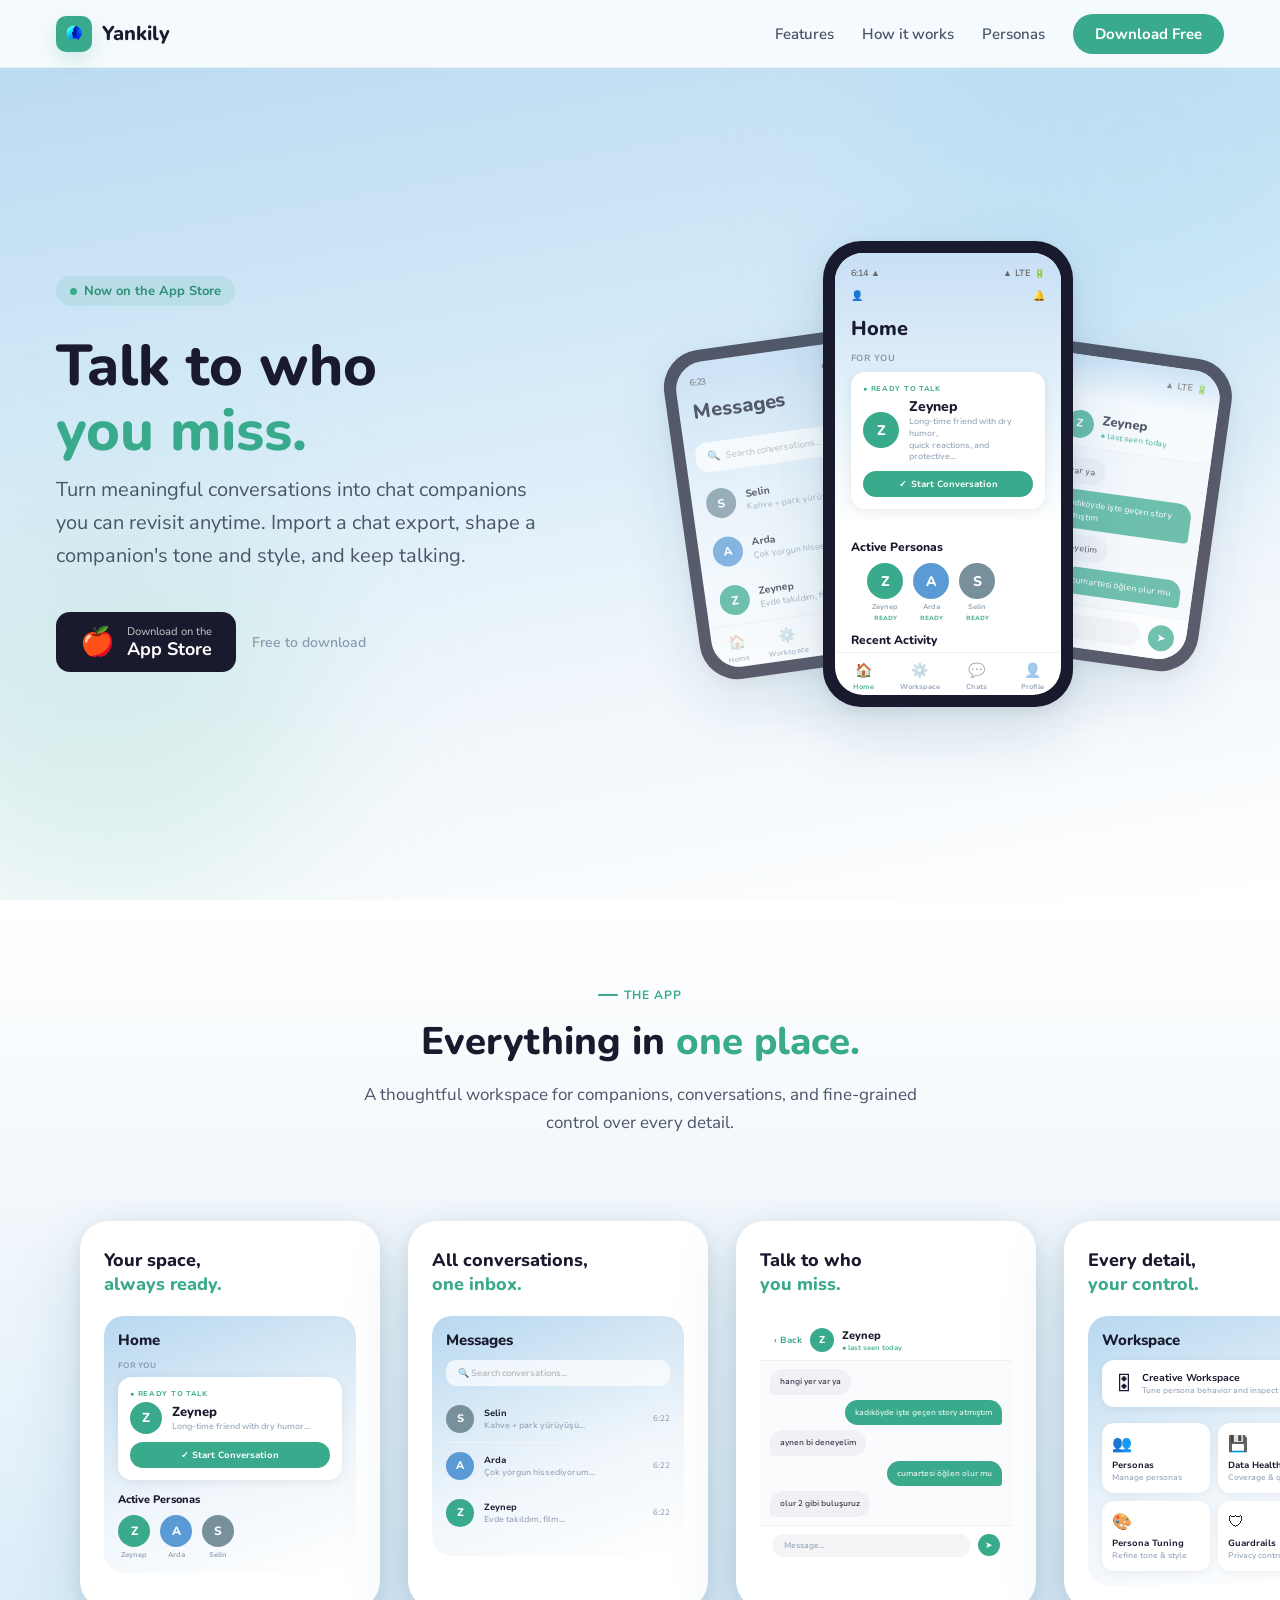
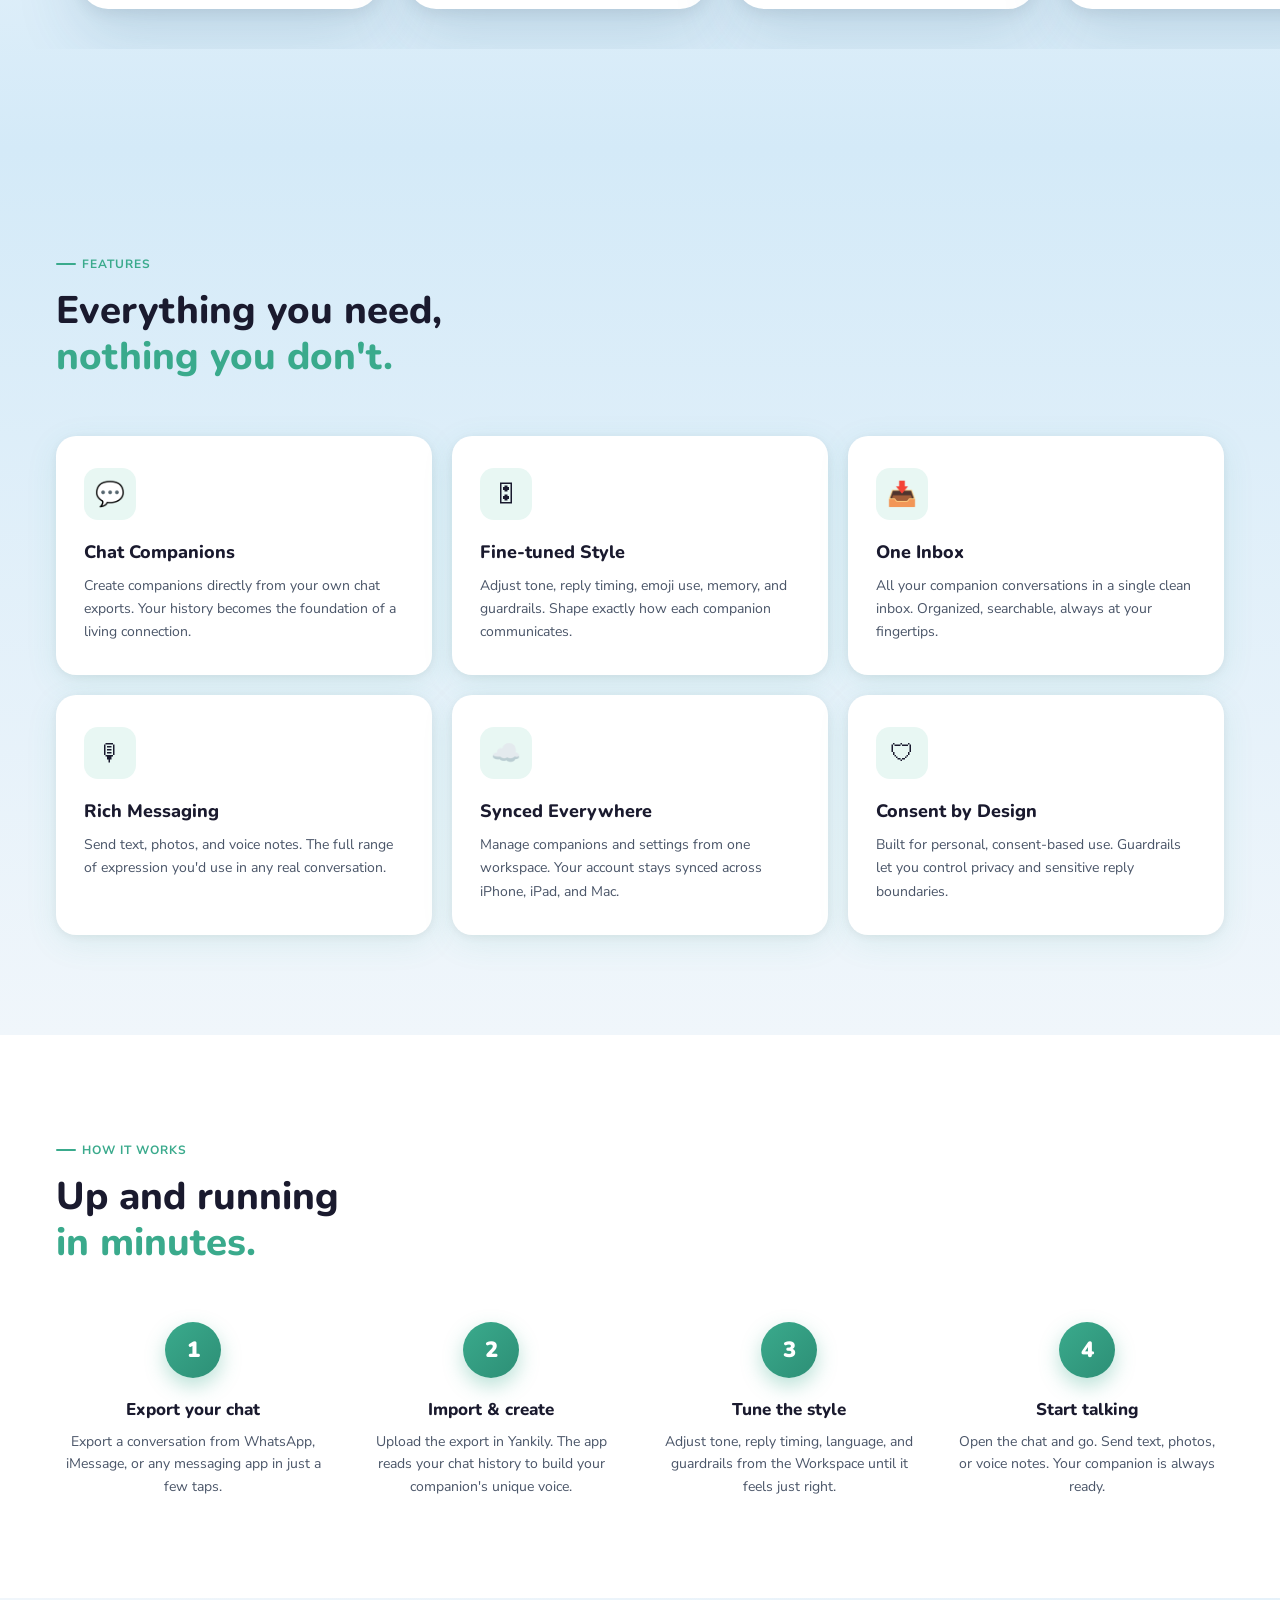
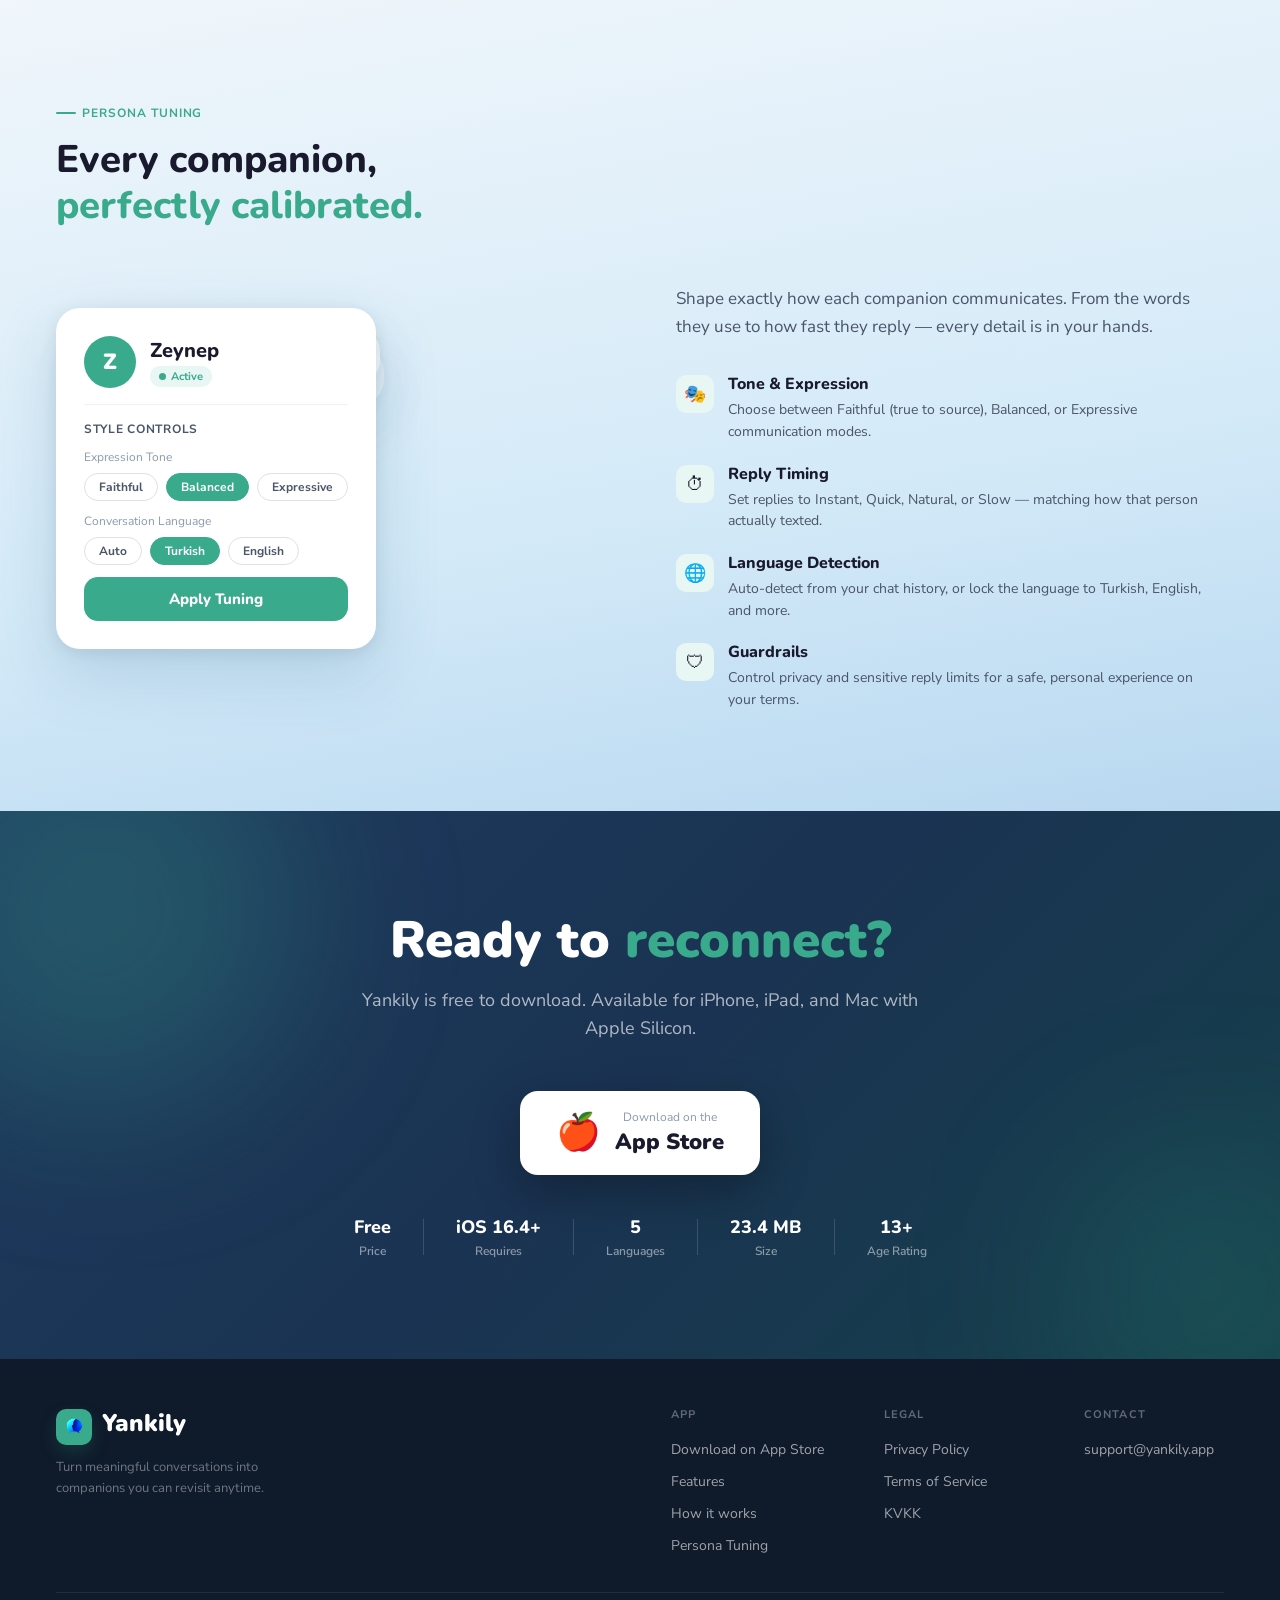
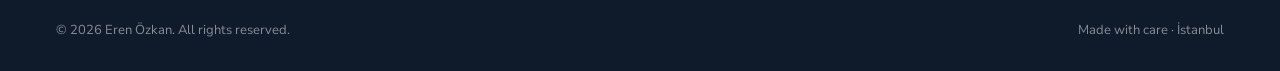
==== commit 0b0a1f14: "Update index.html" ====
--- a/index.html
+++ b/index.html
@@ -5,6 +5,9 @@
   <meta name="viewport" content="width=device-width, initial-scale=1.0" />
   <title>Yankily — Talk to who you miss.</title>
   <meta name="description" content="Turn meaningful conversations into chat companions you can revisit anytime. Available on the App Store.">
+  <meta name="theme-color" content="#3aaa8c" />
+  <link rel="icon" type="image/png" href="AppIcon-1024.png" />
+  <link rel="apple-touch-icon" href="AppIcon-1024.png" />
   <link rel="preconnect" href="https://fonts.googleapis.com">
   <link href="https://fonts.googleapis.com/css2?family=Nunito:wght@300;400;600;700;800;900&family=Nunito+Sans:wght@300;400;600;700&display=swap" rel="stylesheet">
   <style>
@@ -84,10 +87,17 @@
       display: flex;
       align-items: center;
       justify-content: center;
-      font-family: 'Nunito', sans-serif;
-      font-weight: 900;
-      font-size: 18px;
-      color: white;
+      overflow: hidden;
+      box-shadow: 0 8px 18px rgba(58,170,140,0.18);
+      flex-shrink: 0;
+    }
+
+    .brand-icon-img {
+      width: 100%;
+      height: 100%;
+      display: block;
+      object-fit: cover;
+      border-radius: inherit;
     }
 
     .nav-logo-text {
@@ -664,7 +674,7 @@
 
 <nav>
   <a class="nav-logo" href="#top" aria-label="Yankily home">
-    <div class="nav-logo-icon">Y</div>
+    <div class="nav-logo-icon"><img src="AppIcon-1024.png" alt="Yankily app icon" class="brand-icon-img"></div>
     <span class="nav-logo-text">Yankily</span>
   </a>
 
@@ -999,7 +1009,7 @@
   <div class="footer-top">
     <div>
       <div style="display:flex;align-items:center;gap:10px;margin-bottom:10px;">
-        <div class="nav-logo-icon">Y</div>
+        <div class="nav-logo-icon"><img src="AppIcon-1024.png" alt="Yankily app icon" class="brand-icon-img"></div>
         <div class="footer-brand-text">Yankily</div>
       </div>
       <p class="footer-tagline">Turn meaningful conversations into companions you can revisit anytime.</p>
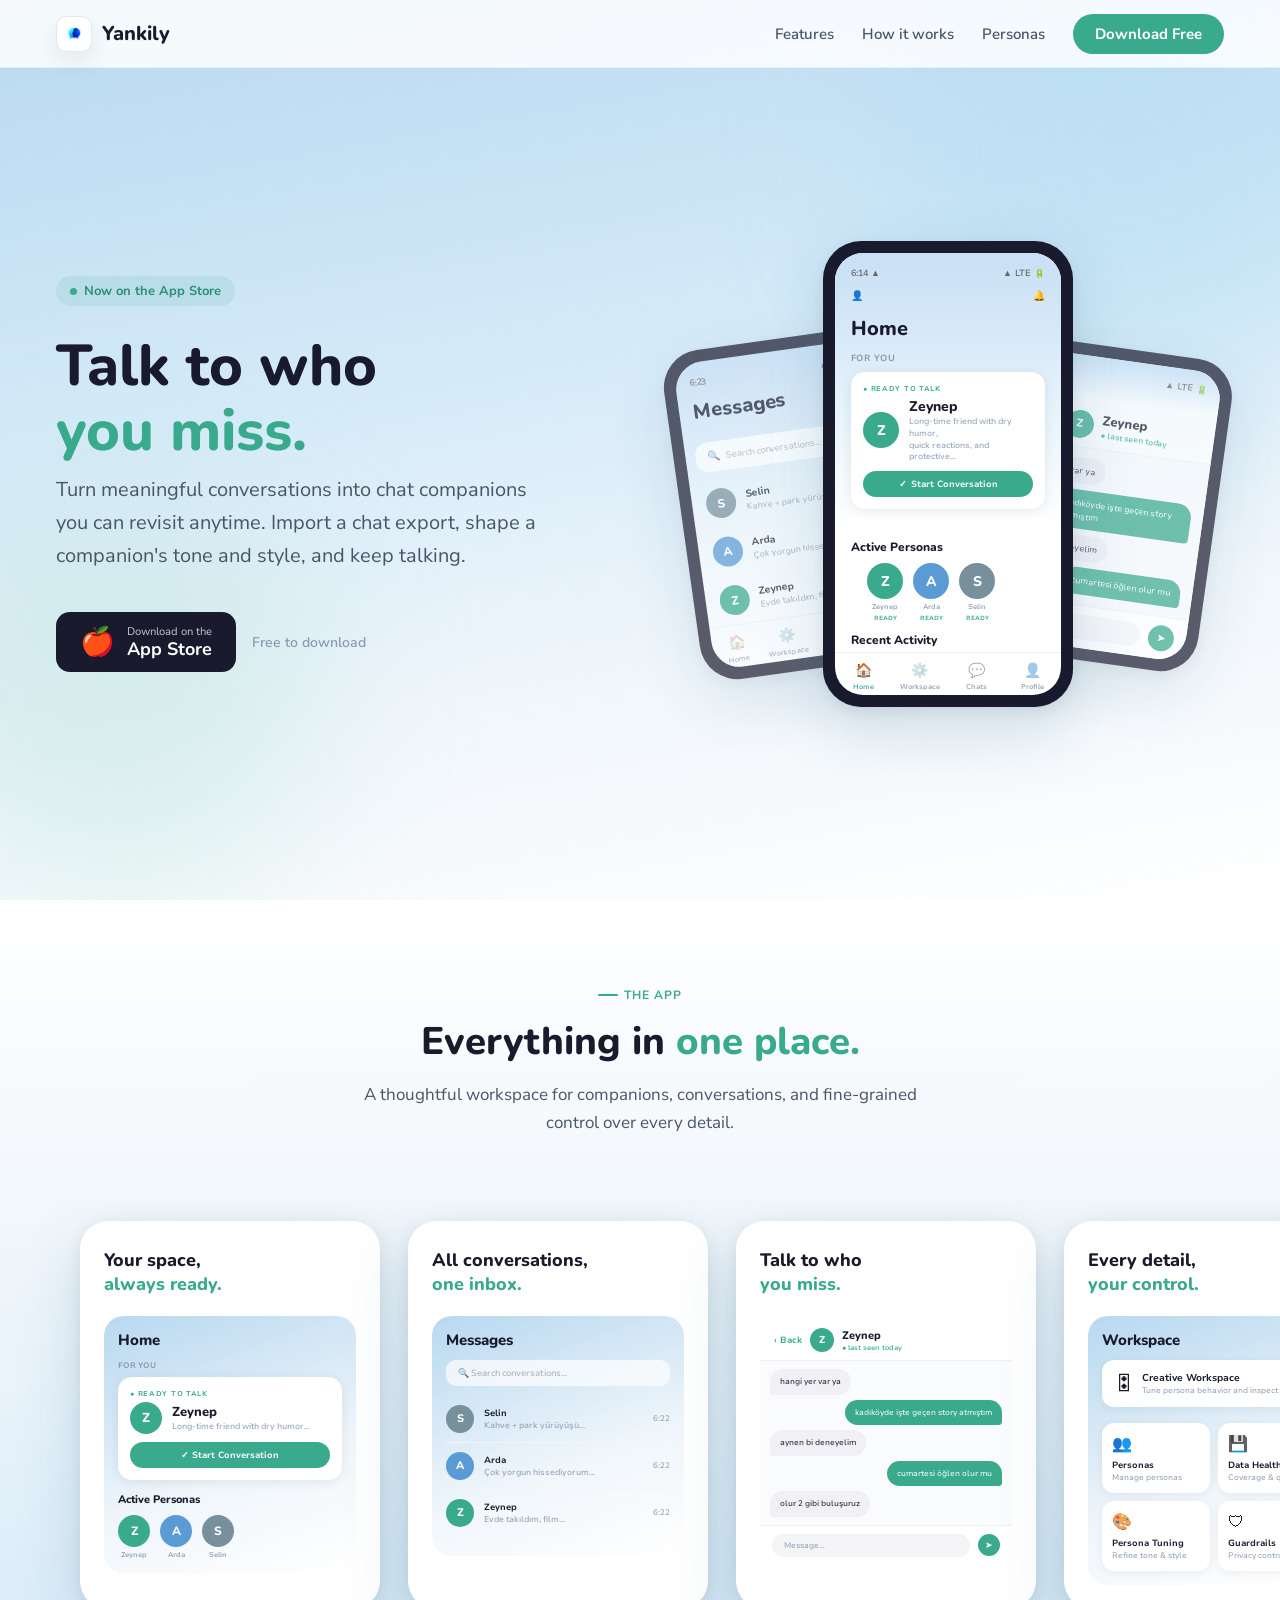
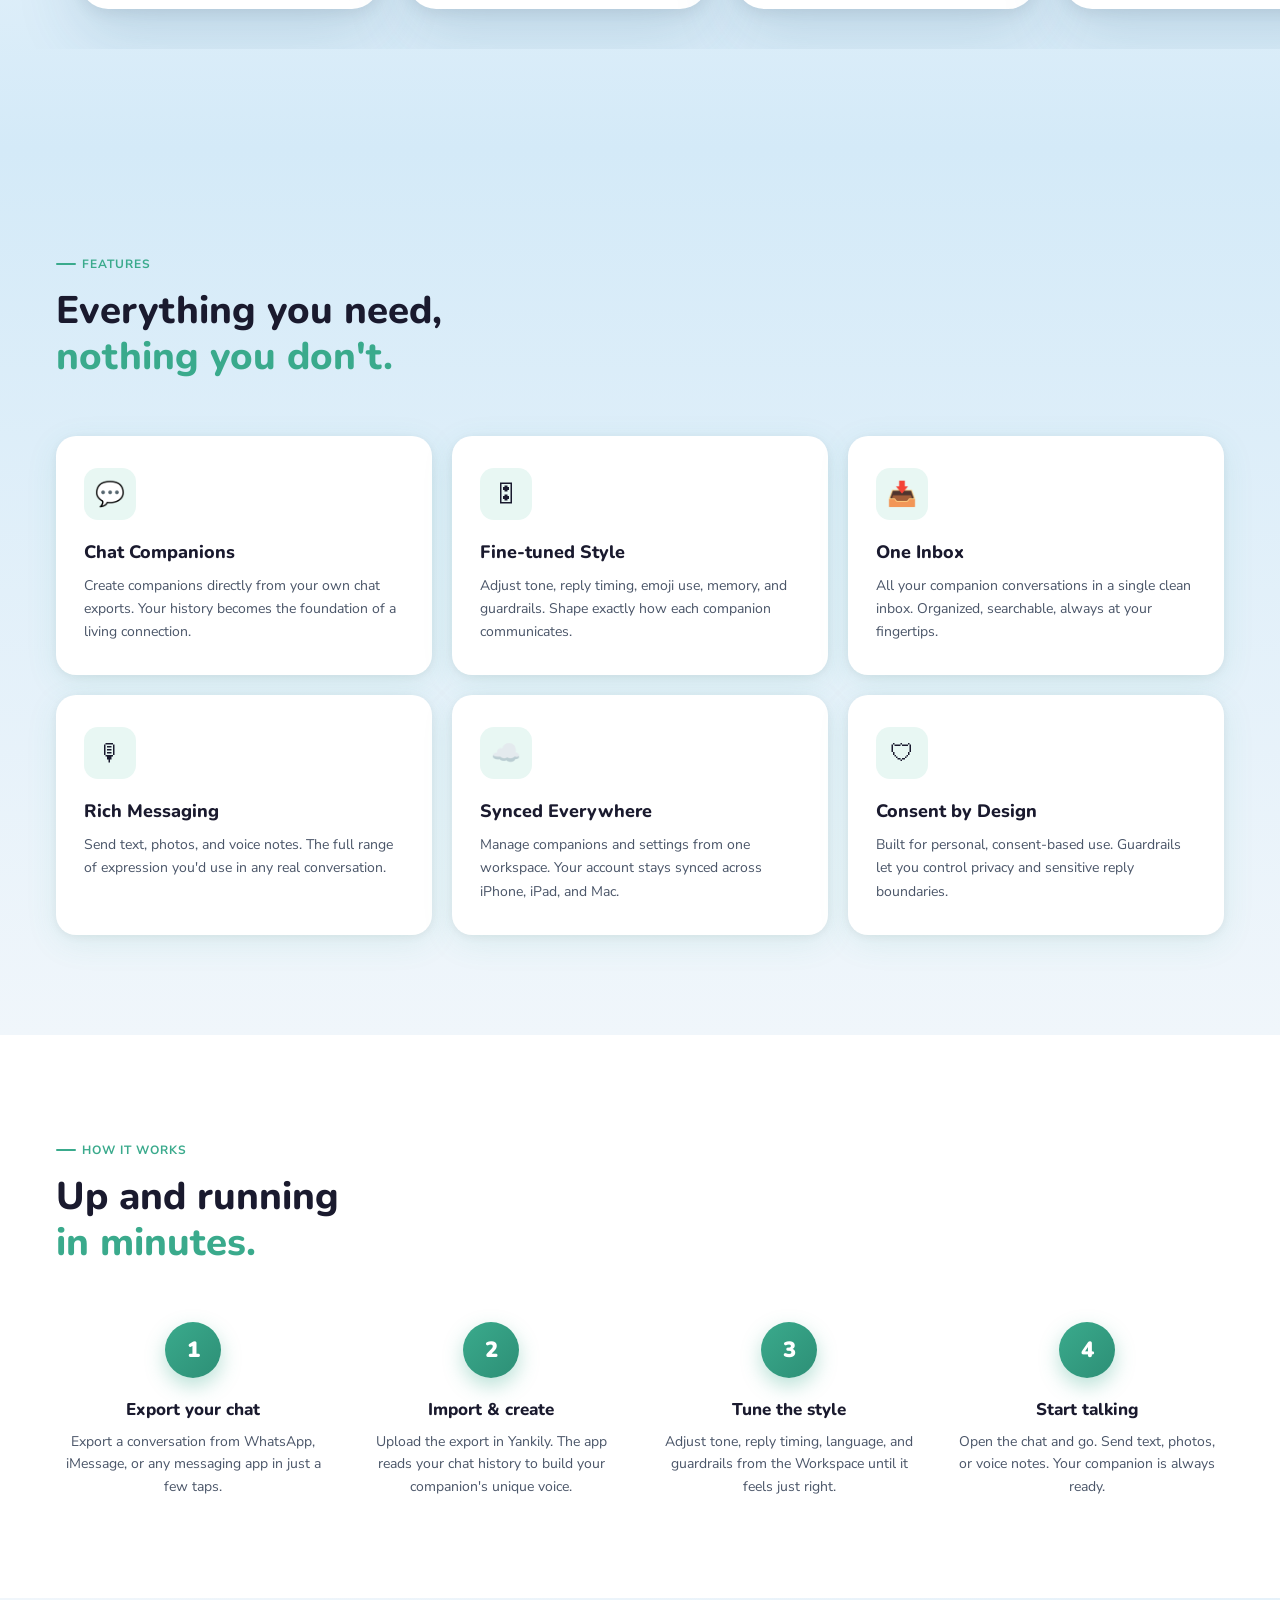
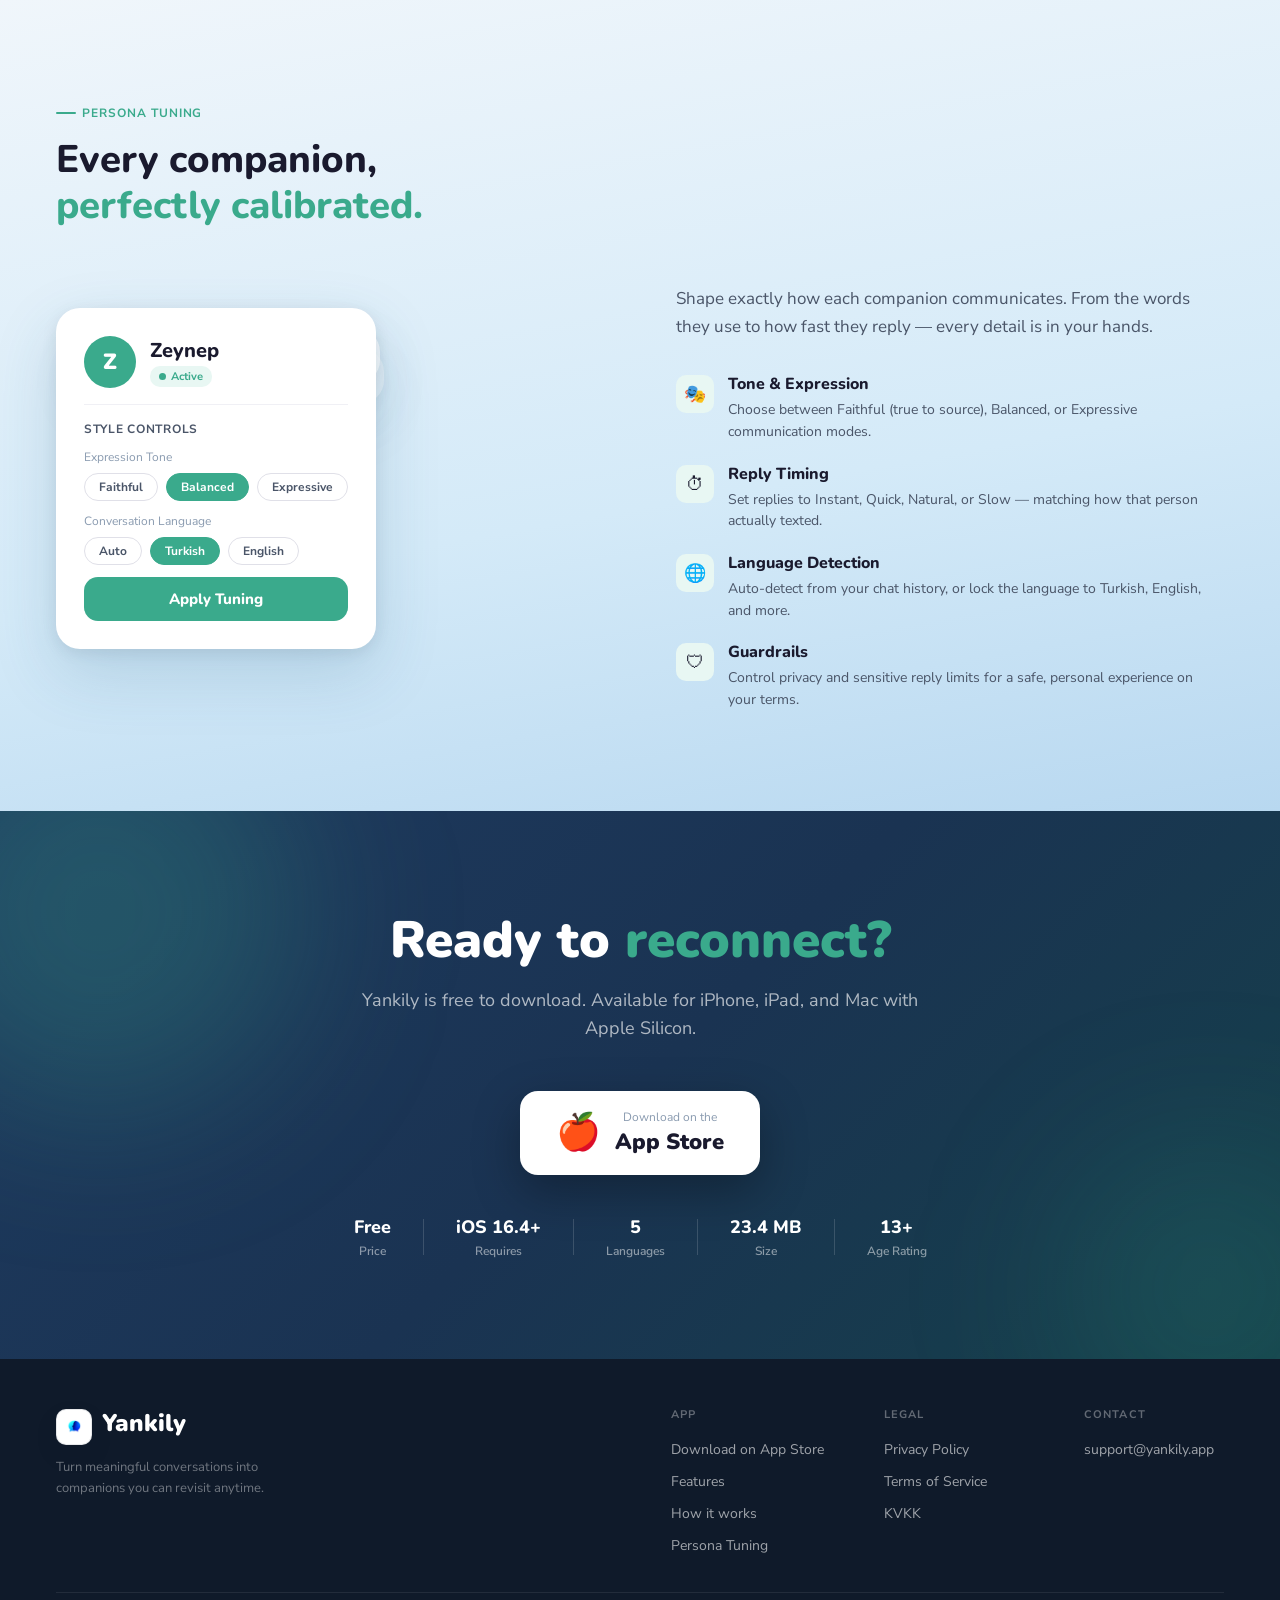
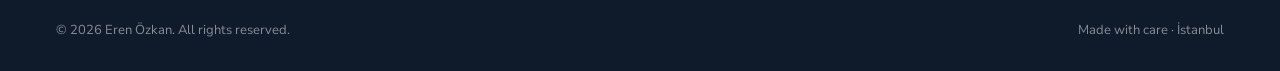
==== commit c5a5ae20: "Update index.html" ====
--- a/index.html
+++ b/index.html
@@ -80,25 +80,28 @@
     }
 
     .nav-logo-icon {
-      width: 36px;
-      height: 36px;
-      background: var(--teal);
-      border-radius: 10px;
-      display: flex;
-      align-items: center;
-      justify-content: center;
-      overflow: hidden;
-      box-shadow: 0 8px 18px rgba(58,170,140,0.18);
-      flex-shrink: 0;
-    }
+  width: 36px;
+  height: 36px;
+  background: #ffffff;
+  border: 1px solid rgba(23, 32, 51, 0.10);
+  border-radius: 10px;
+  display: flex;
+  align-items: center;
+  justify-content: center;
+  overflow: hidden;
+  padding: 3px;
+  box-shadow: 0 10px 24px rgba(15, 23, 42, 0.08);
+  flex-shrink: 0;
+}
 
     .brand-icon-img {
-      width: 100%;
-      height: 100%;
-      display: block;
-      object-fit: cover;
-      border-radius: inherit;
-    }
+  width: 100%;
+  height: 100%;
+  display: block;
+  object-fit: contain;
+  border-radius: inherit;
+  background: #ffffff;
+}
 
     .nav-logo-text {
       font-family: 'Nunito', sans-serif;
